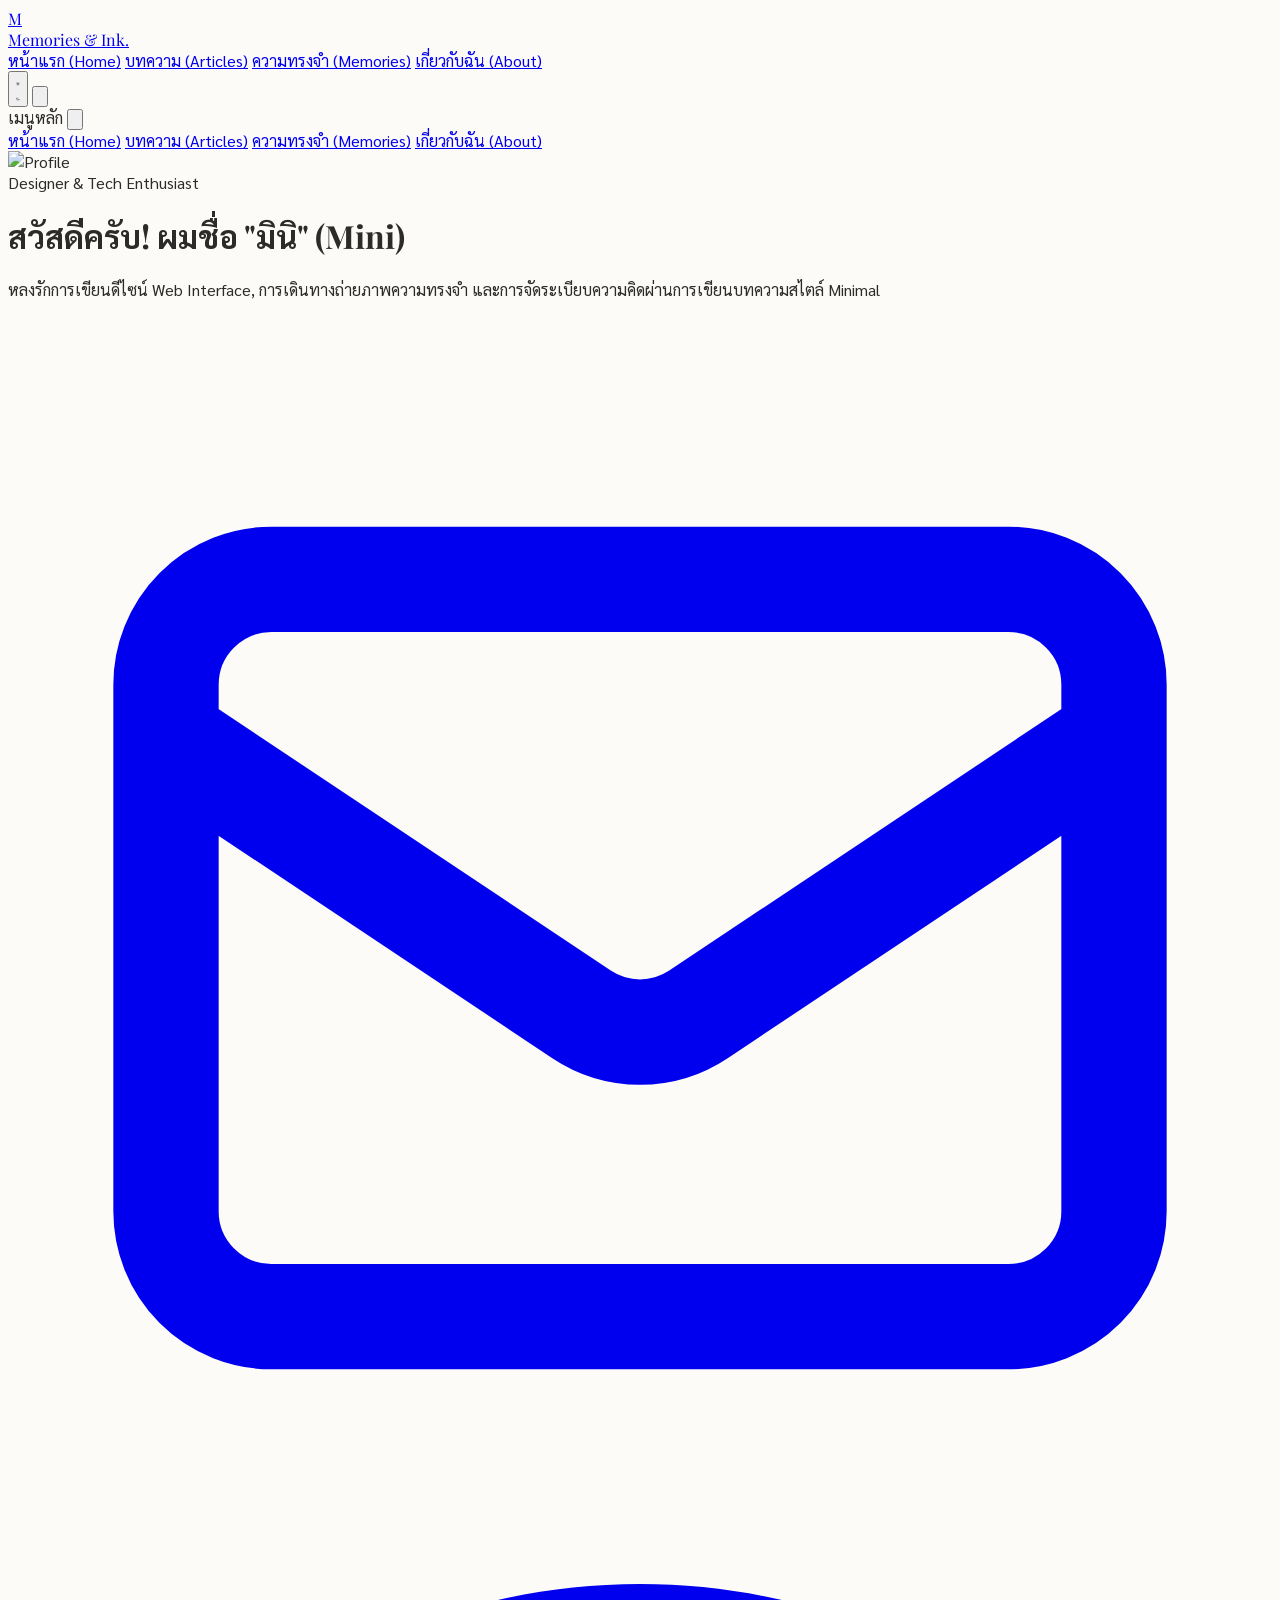
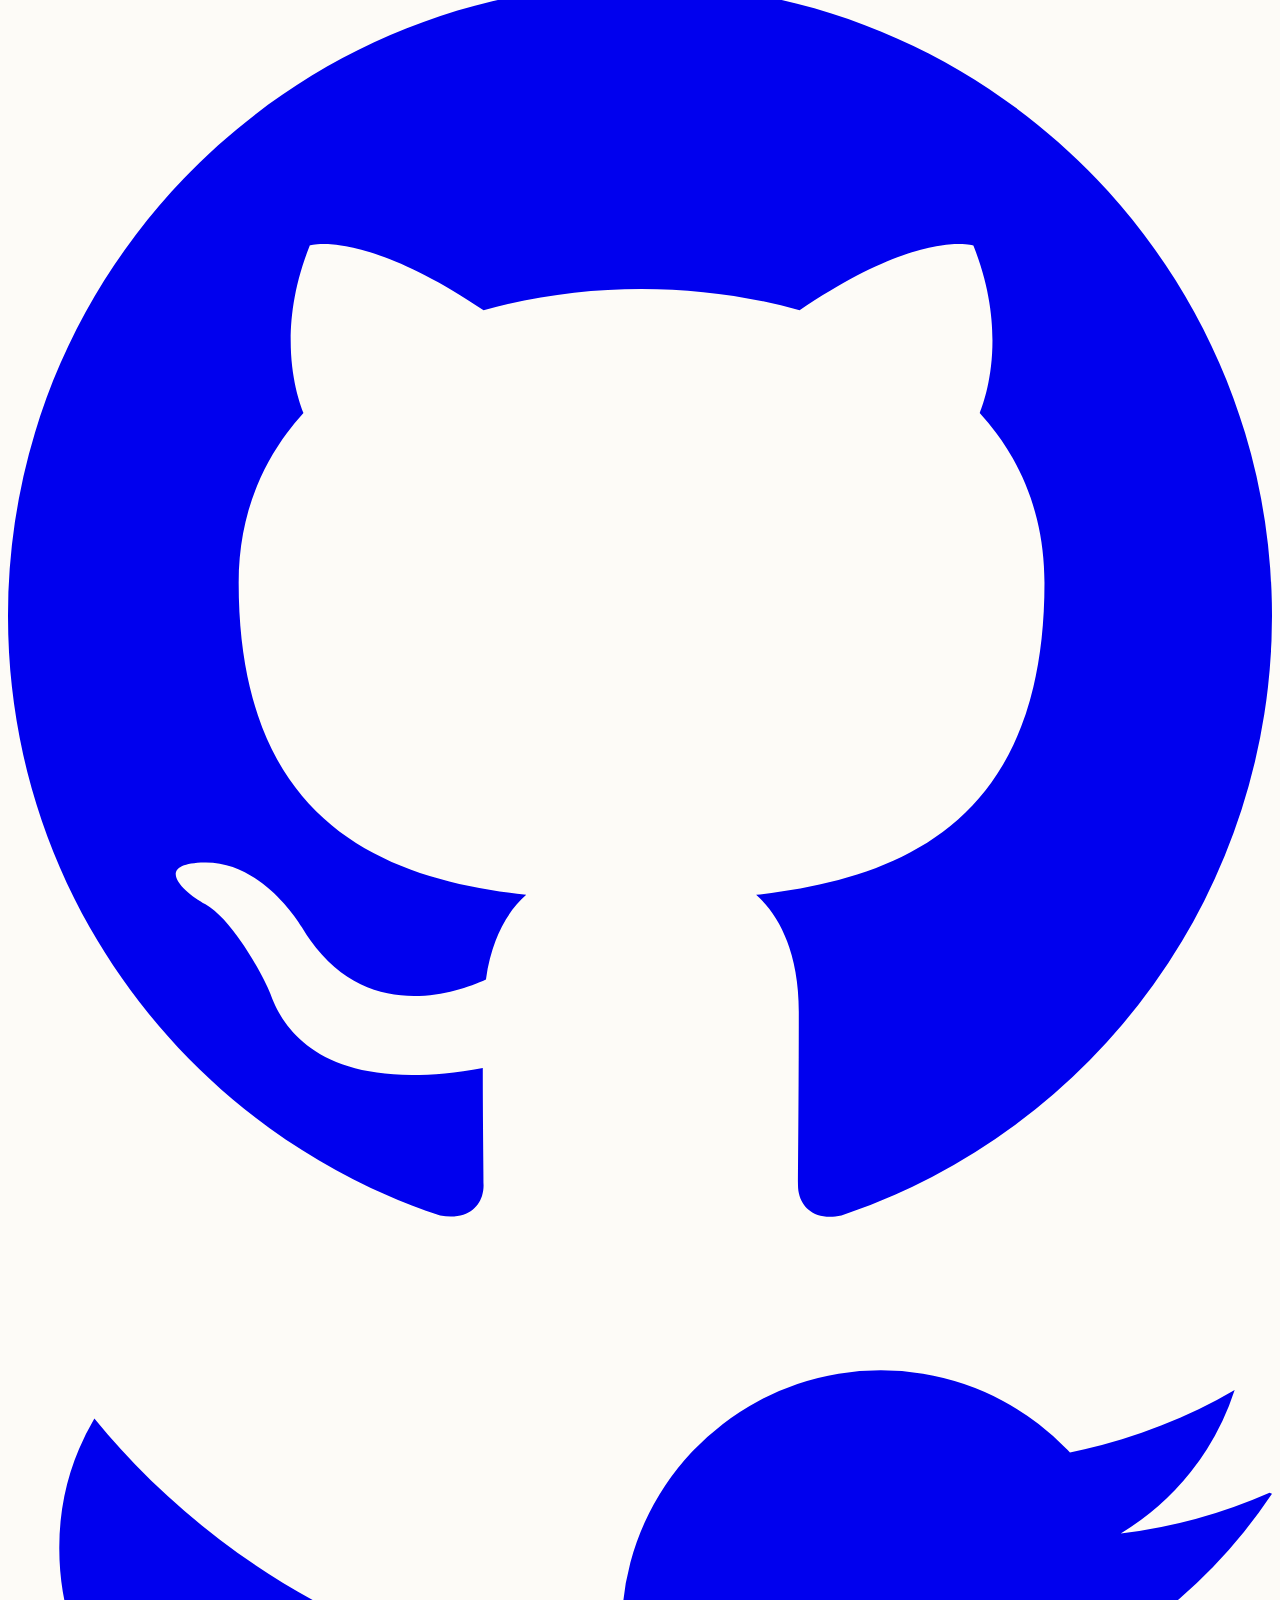
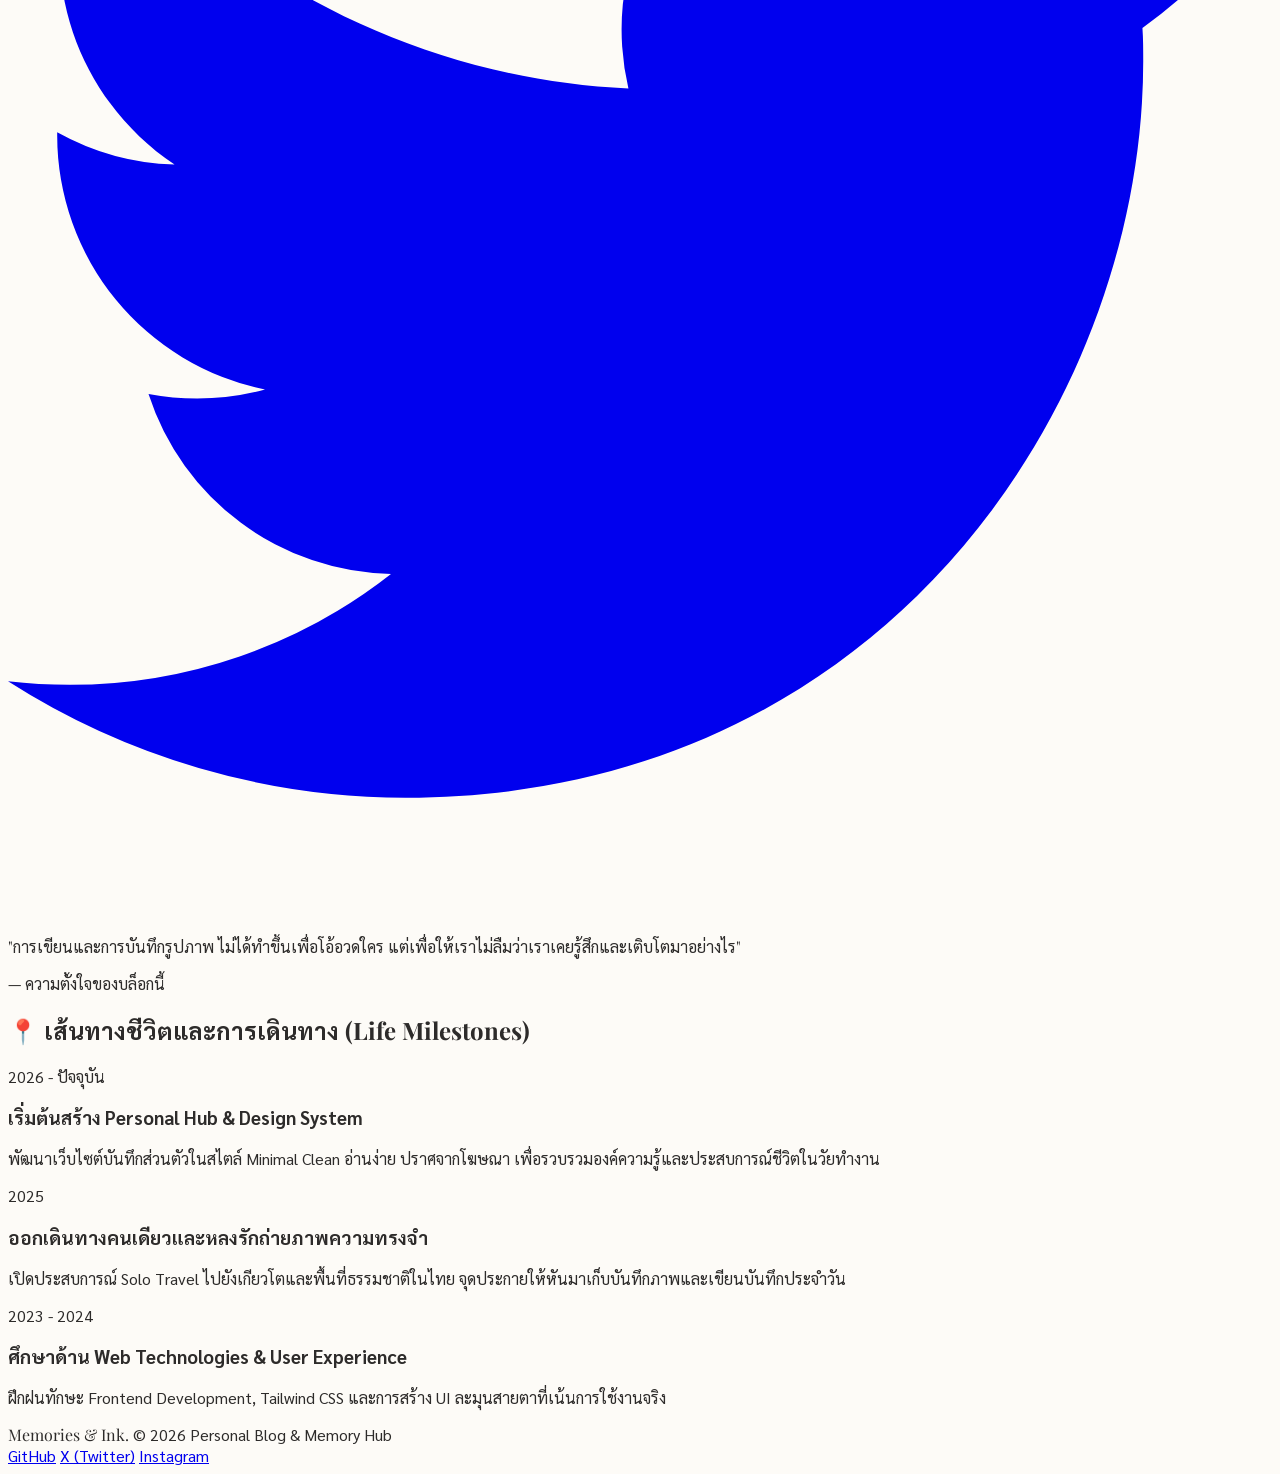
==== about.html @ 6320f048 "Add files via upload" ====
<!DOCTYPE html>
<html lang="th" class="scroll-smooth">
<head>
  <meta charset="UTF-8">
  <meta name="viewport" content="width=device-width, initial-scale=1.0">
  <title>เกี่ยวกับฉัน | Personal Memory & Article Hub</title>
  <meta name="description" content="ทำความรู้จักผู้เขียน เรื่องราวชีวิต ปรัชญาการทำงาน และช่องทางการติดต่อ">
  
  <script src="https://cdn.tailwindcss.com"></script>
  <script>
    tailwind.config = {
      darkMode: 'class',
      theme: {
        extend: {
          colors: {
            amber: { 50: '#fffbeb', 100: '#fef3c7', 500: '#f59e0b', 600: '#d97706', 700: '#b45309' }
          }
        }
      }
    }
  </script>
  <link rel="stylesheet" href="assets/css/style.css">
  <script src="assets/js/theme.js"></script>
</head>
<body class="min-h-screen flex flex-col selection:bg-amber-500/20 selection:text-amber-700">

  <!-- Navigation -->
  <header class="sticky top-0 z-40 w-full glass-nav border-b border-stone-200/60 dark:border-zinc-800/80 transition-colors">
    <div class="max-w-6xl mx-auto px-4 sm:px-6 lg:px-8 h-16 flex items-center justify-between">
      <a href="index.html" class="flex items-center gap-2.5 group">
        <div class="w-8 h-8 rounded-full bg-amber-600 flex items-center justify-center text-white font-serif-title font-bold text-sm shadow-sm group-hover:scale-105 transition-transform">
          M
        </div>
        <span class="font-serif-title text-lg font-bold tracking-tight group-hover:text-amber-600 dark:group-hover:text-amber-400 transition-colors">
          Memories & Ink.
        </span>
      </a>

      <nav class="hidden md:flex items-center gap-8 text-sm font-medium">
        <a href="index.html" class="nav-link text-stone-600 dark:text-zinc-400 hover:text-amber-600 dark:hover:text-amber-400 transition-colors">หน้าแรก (Home)</a>
        <a href="articles.html" class="nav-link text-stone-600 dark:text-zinc-400 hover:text-amber-600 dark:hover:text-amber-400 transition-colors">บทความ (Articles)</a>
        <a href="memories.html" class="nav-link text-stone-600 dark:text-zinc-400 hover:text-amber-600 dark:hover:text-amber-400 transition-colors">ความทรงจำ (Memories)</a>
        <a href="about.html" class="nav-link text-stone-600 dark:text-zinc-400 hover:text-amber-600 dark:hover:text-amber-400 transition-colors">เกี่ยวกับฉัน (About)</a>
      </nav>

      <div class="flex items-center gap-3">
        <button class="theme-toggle-btn p-2 rounded-full text-stone-600 dark:text-zinc-300 hover:bg-stone-200/60 dark:hover:bg-zinc-800 transition-colors">
          <svg class="w-5 h-5 hidden dark:block text-amber-400" fill="none" stroke="currentColor" viewBox="0 0 24 24"><path stroke-linecap="round" stroke-linejoin="round" stroke-width="2" d="M12 3v1m0 16v1m9-9h-1M4 12H3m15.364 6.364l-.707-.707M6.343 6.343l-.707-.707m12.728 0l-.707.707M6.343 17.657l-.707.707M16 12a4 4 0 11-8 0 4 4 0 018 0z"/></svg>
          <svg class="w-5 h-5 block dark:hidden text-stone-700" fill="none" stroke="currentColor" viewBox="0 0 24 24"><path stroke-linecap="round" stroke-linejoin="round" stroke-width="2" d="M20.354 15.354A9 9 0 018.646 3.646 9.003 9.003 0 0012 21a9.003 9.003 0 008.354-5.646z"/></svg>
        </button>
        <button id="mobile-menu-btn" class="md:hidden p-2 rounded-lg text-stone-600 dark:text-zinc-300 hover:bg-stone-200/60 dark:hover:bg-zinc-800 transition-colors">
          <svg class="w-6 h-6" fill="none" stroke="currentColor" viewBox="0 0 24 24"><path stroke-linecap="round" stroke-linejoin="round" stroke-width="2" d="M4 6h16M4 12h16m-7 6h7"/></svg>
        </button>
      </div>
    </div>
  </header>

  <!-- Mobile Drawer -->
  <div id="mobile-menu-drawer" class="fixed inset-0 z-50 bg-black/60 backdrop-blur-sm hidden flex flex-col justify-end sm:justify-center p-4">
    <div class="bg-white dark:bg-zinc-900 rounded-3xl p-6 shadow-2xl border border-stone-200 dark:border-zinc-800 max-w-sm w-full mx-auto">
      <div class="flex items-center justify-between pb-4 border-b border-stone-100 dark:border-zinc-800 mb-4">
        <span class="font-serif-title font-bold text-lg">เมนูหลัก</span>
        <button id="close-menu-btn" class="p-2 rounded-full hover:bg-stone-100 dark:hover:bg-zinc-800">
          <svg class="w-5 h-5" fill="none" stroke="currentColor" viewBox="0 0 24 24"><path stroke-linecap="round" stroke-linejoin="round" stroke-width="2" d="M6 18L18 6M6 6l12 12"/></svg>
        </button>
      </div>
      <nav class="flex flex-col gap-3 font-medium text-base">
        <a href="index.html" class="px-4 py-2.5 rounded-xl hover:bg-stone-100 dark:hover:bg-zinc-800 transition-colors">หน้าแรก (Home)</a>
        <a href="articles.html" class="px-4 py-2.5 rounded-xl hover:bg-stone-100 dark:hover:bg-zinc-800 transition-colors">บทความ (Articles)</a>
        <a href="memories.html" class="px-4 py-2.5 rounded-xl hover:bg-stone-100 dark:hover:bg-zinc-800 transition-colors">ความทรงจำ (Memories)</a>
        <a href="about.html" class="px-4 py-2.5 rounded-xl hover:bg-stone-100 dark:hover:bg-zinc-800 transition-colors">เกี่ยวกับฉัน (About)</a>
      </nav>
    </div>
  </div>

  <main class="flex-grow max-w-4xl mx-auto px-4 sm:px-6 lg:px-8 py-12 w-full">
    
    <!-- Profile Banner -->
    <div class="bg-white dark:bg-zinc-900 rounded-3xl p-6 sm:p-10 border border-stone-200/80 dark:border-zinc-800 shadow-sm mb-12 flex flex-col md:flex-row items-center gap-8">
      <div class="w-36 h-36 sm:w-44 sm:h-44 rounded-full overflow-hidden flex-shrink-0 border-4 border-amber-500/20 shadow-md">
        <img src="https://images.unsplash.com/photo-1534528741775-53994a69daeb?q=80&w=800&auto=format&fit=crop" alt="Profile" class="w-full h-full object-cover">
      </div>

      <div class="text-center md:text-left flex-1">
        <span class="inline-block px-3 py-1 bg-amber-100 dark:bg-amber-950 text-amber-800 dark:text-amber-300 text-xs font-semibold rounded-full mb-3">
          Designer & Tech Enthusiast
        </span>
        <h1 class="text-3xl font-bold font-serif-title mb-2">สวัสดีครับ! ผมชื่อ "มินิ" (Mini)</h1>
        <p class="text-stone-600 dark:text-zinc-400 text-sm leading-relaxed mb-4">
          หลงรักการเขียนดีไซน์ Web Interface, การเดินทางถ่ายภาพความทรงจำ และการจัดระเบียบความคิดผ่านการเขียนบทความสไตล์ Minimal
        </p>

        <!-- Social Icons -->
        <div class="flex items-center justify-center md:justify-start gap-4">
          <a href="mailto:hello@example.com" class="p-2 bg-stone-100 dark:bg-zinc-800 rounded-full hover:bg-amber-600 hover:text-white transition-colors" title="Email">
            <svg class="w-4 h-4" fill="none" stroke="currentColor" viewBox="0 0 24 24"><path stroke-linecap="round" stroke-linejoin="round" stroke-width="2" d="M3 8l7.89 5.26a2 2 0 002.22 0L21 8M5 19h14a2 2 0 002-2V7a2 2 0 00-2-2H5a2 2 0 00-2 2v10a2 2 0 002 2z"/></svg>
          </a>
          <a href="https://github.com" target="_blank" class="p-2 bg-stone-100 dark:bg-zinc-800 rounded-full hover:bg-amber-600 hover:text-white transition-colors" title="GitHub">
            <svg class="w-4 h-4" fill="currentColor" viewBox="0 0 24 24"><path d="M12 0C5.37 0 0 5.37 0 12c0 5.31 3.435 9.795 8.205 11.385.6.105.825-.255.825-.57 0-.285-.015-1.23-.015-2.235-3.015.555-3.795-.735-4.035-1.41-.135-.345-.72-1.41-1.23-1.695-.42-.225-1.02-.78-.015-.795.945-.015 1.62.87 1.845 1.23 1.08 1.815 2.805 1.305 3.495.99.105-.78.42-1.305.765-1.605-2.67-.3-5.46-1.335-5.46-5.925 0-1.305.465-2.385 1.23-3.225-.12-.3-.54-1.53.12-3.18 0 0 1.005-.315 3.3 1.23.96-.27 1.98-.405 3-.405s2.04.135 3 .405c2.295-1.56 3.3-1.23 3.3-1.23.66 1.65.24 2.88.12 3.18.765.84 1.23 1.905 1.23 3.225 0 4.605-2.805 5.625-5.475 5.925.435.375.81 1.095.81 2.22 0 1.605-.015 2.895-.015 3.3 0 .315.225.69.825.57A12.02 12.02 0 0024 12c0-6.63-5.37-12-12-12z"/></svg>
          </a>
          <a href="https://twitter.com" target="_blank" class="p-2 bg-stone-100 dark:bg-zinc-800 rounded-full hover:bg-amber-600 hover:text-white transition-colors" title="Twitter">
            <svg class="w-4 h-4" fill="currentColor" viewBox="0 0 24 24"><path d="M23.953 4.57a10 10 0 01-2.825.775 4.958 4.958 0 002.163-2.723c-.951.555-2.005.959-3.127 1.184a4.92 4.92 0 00-8.384 4.482C7.69 8.095 4.067 6.13 1.64 3.162a4.822 4.822 0 00-.666 2.475c0 1.71.87 3.213 2.188 4.096a4.904 4.904 0 01-2.228-.616v.06a4.923 4.923 0 003.946 4.827 4.996 4.996 0 01-2.212.085 4.936 4.936 0 004.604 3.417 9.867 9.867 0 01-6.102 2.105c-.39 0-.779-.023-1.17-.067a13.995 13.995 0 007.557 2.209c9.053 0 13.998-7.496 13.998-13.985 0-.21 0-.42-.015-.63A9.936 9.936 0 0024 4.59z"/></svg>
          </a>
        </div>
      </div>
    </div>

    <!-- Personal Philosophy Quote -->
    <div class="mb-12 p-8 rounded-2xl bg-amber-500/10 border border-amber-500/20 text-center">
      <p class="font-serif-title italic text-lg sm:text-xl text-amber-900 dark:text-amber-200 mb-2">
        "การเขียนและการบันทึกรูปภาพ ไม่ได้ทำขึ้นเพื่อโอ้อวดใคร แต่เพื่อให้เราไม่ลืมว่าเราเคยรู้สึกและเติบโตมาอย่างไร"
      </p>
      <span class="text-xs font-semibold text-amber-700 dark:text-amber-400">— ความตั้งใจของบล็อกนี้</span>
    </div>

    <!-- Interactive Life Milestone Timeline -->
    <div class="space-y-8 mb-16">
      <h2 class="text-2xl font-bold font-serif-title mb-6 border-b border-stone-200 dark:border-zinc-800 pb-3">
        📍 เส้นทางชีวิตและการเดินทาง (Life Milestones)
      </h2>

      <div class="relative border-l-2 border-amber-500/40 pl-6 sm:pl-8 space-y-8">
        
        <div class="relative group">
          <div class="absolute -left-[31px] sm:-left-[39px] top-1 w-4 h-4 rounded-full bg-amber-600 border-4 border-white dark:border-zinc-900"></div>
          <span class="text-xs font-bold text-amber-600 dark:text-amber-400">2026 - ปัจจุบัน</span>
          <h3 class="text-lg font-bold text-stone-800 dark:text-zinc-100 mt-1">เริ่มต้นสร้าง Personal Hub & Design System</h3>
          <p class="text-sm text-stone-600 dark:text-zinc-400 mt-1">
            พัฒนาเว็บไซต์บันทึกส่วนตัวในสไตล์ Minimal Clean อ่านง่าย ปราศจากโฆษณา เพื่อรวบรวมองค์ความรู้และประสบการณ์ชีวิตในวัยทำงาน
          </p>
        </div>

        <div class="relative group">
          <div class="absolute -left-[31px] sm:-left-[39px] top-1 w-4 h-4 rounded-full bg-amber-600 border-4 border-white dark:border-zinc-900"></div>
          <span class="text-xs font-bold text-amber-600 dark:text-amber-400">2025</span>
          <h3 class="text-lg font-bold text-stone-800 dark:text-zinc-100 mt-1">ออกเดินทางคนเดียวและหลงรักถ่ายภาพความทรงจำ</h3>
          <p class="text-sm text-stone-600 dark:text-zinc-400 mt-1">
            เปิดประสบการณ์ Solo Travel ไปยังเกียวโตและพื้นที่ธรรมชาติในไทย จุดประกายให้หันมาเก็บบันทึกภาพและเขียนบันทึกประจำวัน
          </p>
        </div>

        <div class="relative group">
          <div class="absolute -left-[31px] sm:-left-[39px] top-1 w-4 h-4 rounded-full bg-amber-600 border-4 border-white dark:border-zinc-900"></div>
          <span class="text-xs font-bold text-amber-600 dark:text-amber-400">2023 - 2024</span>
          <h3 class="text-lg font-bold text-stone-800 dark:text-zinc-100 mt-1">ศึกษาด้าน Web Technologies & User Experience</h3>
          <p class="text-sm text-stone-600 dark:text-zinc-400 mt-1">
            ฝึกฝนทักษะ Frontend Development, Tailwind CSS และการสร้าง UI ละมุนสายตาที่เน้นการใช้งานจริง
          </p>
        </div>

      </div>
    </div>

  </main>

  <footer class="border-t border-stone-200 dark:border-zinc-800 bg-white dark:bg-zinc-950 py-10 text-xs text-stone-500 dark:text-zinc-400 transition-colors">
    <div class="max-w-6xl mx-auto px-4 sm:px-6 lg:px-8 flex flex-col sm:flex-row items-center justify-between gap-4">
      <div class="flex items-center gap-2">
        <span class="font-serif-title font-bold text-stone-800 dark:text-zinc-200 text-sm">Memories & Ink.</span>
        <span>© 2026 Personal Blog & Memory Hub</span>
      </div>
      <div class="flex items-center gap-6">
        <a href="https://github.com" target="_blank" rel="noopener" class="hover:text-amber-600 dark:hover:text-amber-400 transition-colors">GitHub</a>
        <a href="https://twitter.com" target="_blank" rel="noopener" class="hover:text-amber-600 dark:hover:text-amber-400 transition-colors">X (Twitter)</a>
        <a href="https://instagram.com" target="_blank" rel="noopener" class="hover:text-amber-600 dark:hover:text-amber-400 transition-colors">Instagram</a>
      </div>
    </div>
  </footer>

  <script src="assets/js/app.js"></script>
</body>
</html>
---- assets/css/style.css ----
@import url('https://fonts.googleapis.com/css2?family=Plus+Jakarta+Sans:wght@300;400;500;600;700&family=Playfair+Display:ital,wght@0,500;0,700;1,400&family=Sarabun:wght@300;400;500;600&display=swap');

@tailwind base;
@tailwind components;
@tailwind utilities;

:root {
  --bg-primary-light: #FDFBF7;
  --bg-card-light: #FFFFFF;
  --text-primary-light: #2D2B2A;
  --text-muted-light: #736E6B;
  --border-light: #EFECE6;

  --bg-primary-dark: #121214;
  --bg-card-dark: #1C1C20;
  --text-primary-dark: #F3F3F5;
  --text-muted-dark: #A1A1AA;
  --border-dark: #27272A;

  --accent-color: #D97706;
}

body {
  font-family: 'Sarabun', 'Plus Jakarta Sans', sans-serif;
  transition: background-color 0.3s ease, color 0.3s ease;
}

.font-serif-title {
  font-family: 'Playfair Display', 'Sarabun', serif;
}

/* Light Theme Defaults */
body {
  background-color: var(--bg-primary-light);
  color: var(--text-primary-light);
}

/* Dark Theme Overrides */
.dark body {
  background-color: var(--bg-primary-dark);
  color: var(--text-primary-dark);
}

/* Glassmorphism Navigation */
.glass-nav {
  background: rgba(253, 251, 247, 0.85);
  backdrop-filter: blur(12px);
  -webkit-backdrop-filter: blur(12px);
}

.dark .glass-nav {
  background: rgba(18, 18, 20, 0.85);
  backdrop-filter: blur(12px);
  -webkit-backdrop-filter: blur(12px);
}

/* Custom Card Transitions & Shadows */
.card-hover {
  transition: transform 0.25s cubic-bezier(0.16, 1, 0.3, 1), box-shadow 0.25s cubic-bezier(0.16, 1, 0.3, 1);
}

.card-hover:hover {
  transform: translateY(-4px);
  box-shadow: 0 12px 28px -6px rgba(0, 0, 0, 0.08);
}

.dark .card-hover:hover {
  box-shadow: 0 12px 28px -6px rgba(0, 0, 0, 0.4);
}

/* Masonry Columns */
.masonry-grid {
  column-count: 1;
  column-gap: 1.25rem;
}

@media (min-width: 640px) {
  .masonry-grid {
    column-count: 2;
  }
}

@media (min-width: 1024px) {
  .masonry-grid {
    column-count: 3;
  }
}

.masonry-item {
  break-inside: avoid;
  margin-bottom: 1.25rem;
}

/* Lightbox Modal Animation */
.modal-backdrop {
  transition: opacity 0.25s ease-in-out;
}

.modal-content {
  transition: transform 0.3s cubic-bezier(0.16, 1, 0.3, 1), opacity 0.3s ease-in-out;
}

/* Custom Scrollbar */
::-webkit-scrollbar {
  width: 8px;
}

::-webkit-scrollbar-track {
  background: transparent;
}

::-webkit-scrollbar-thumb {
  background: #D1D5DB;
  border-radius: 4px;
}

.dark ::-webkit-scrollbar-thumb {
  background: #3F3F46;
}

::-webkit-scrollbar-thumb:hover {
  background: #9CA3AF;
}

/* Probing Article Typography Styles */
.prose-custom h2 {
  font-size: 1.5rem;
  font-weight: 700;
  margin-top: 1.5rem;
  margin-bottom: 0.75rem;
  color: inherit;
}

.prose-custom h3 {
  font-size: 1.25rem;
  font-weight: 600;
  margin-top: 1.25rem;
  margin-bottom: 0.5rem;
}

.prose-custom p {
  line-height: 1.8;
  margin-bottom: 1rem;
  color: inherit;
  opacity: 0.9;
}

.prose-custom blockquote {
  border-left: 4px solid var(--accent-color);
  padding-left: 1rem;
  font-style: italic;
  margin: 1.25rem 0;
  opacity: 0.95;
}

.prose-custom ul, .prose-custom ol {
  padding-left: 1.5rem;
  margin-bottom: 1rem;
}

.prose-custom li {
  margin-bottom: 0.4rem;
  line-height: 1.7;
}
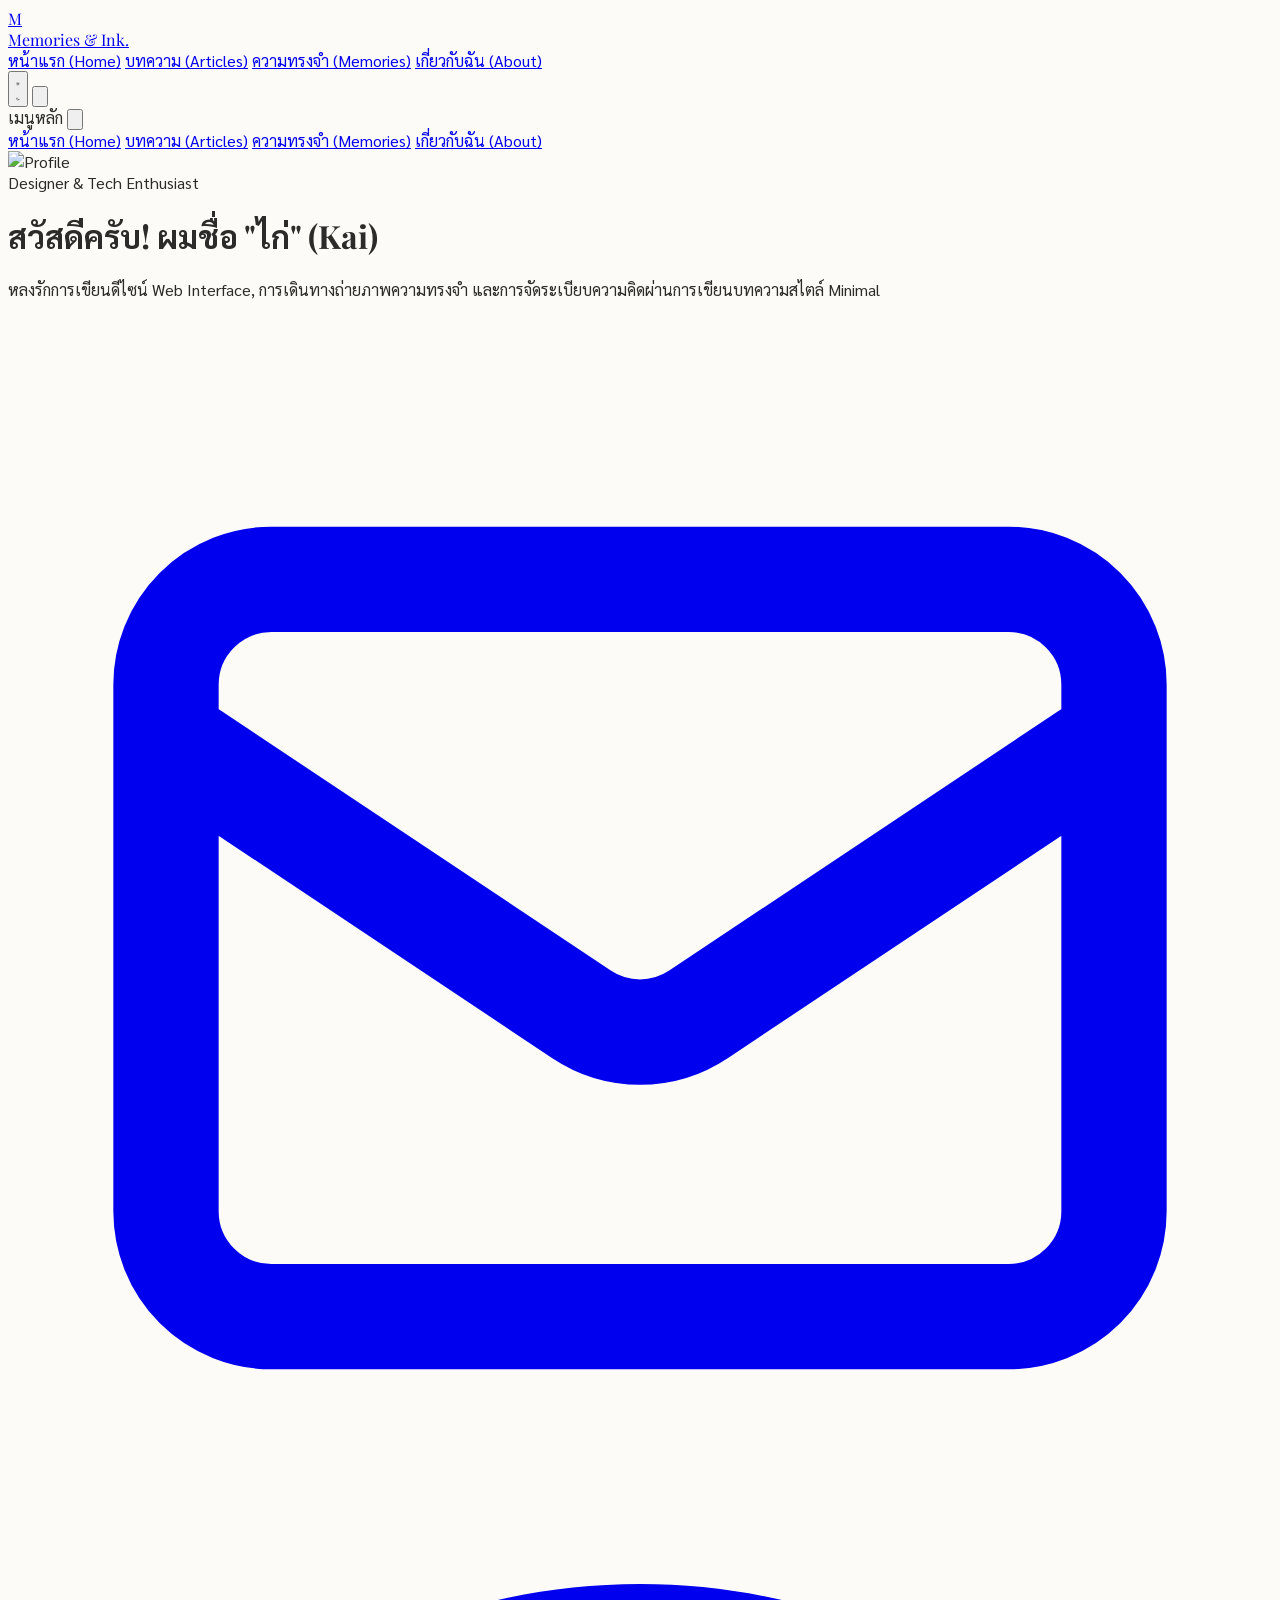
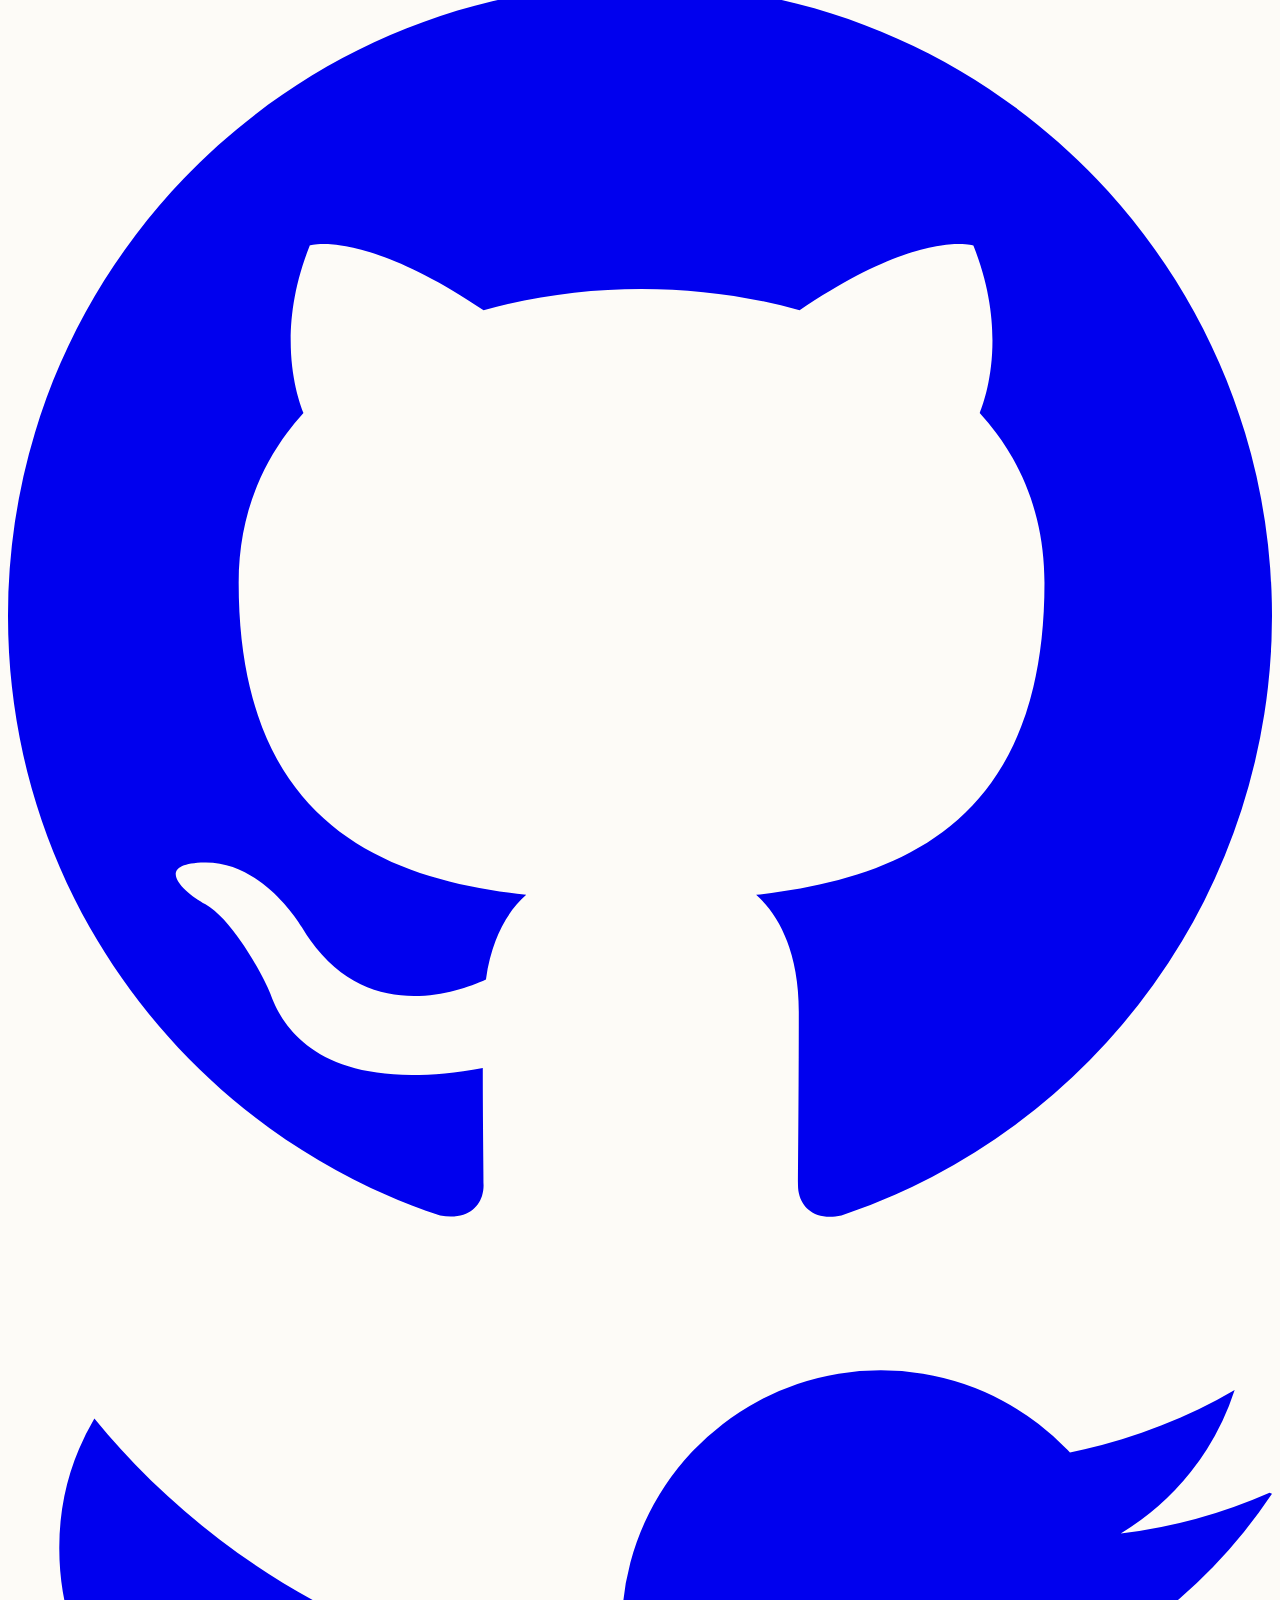
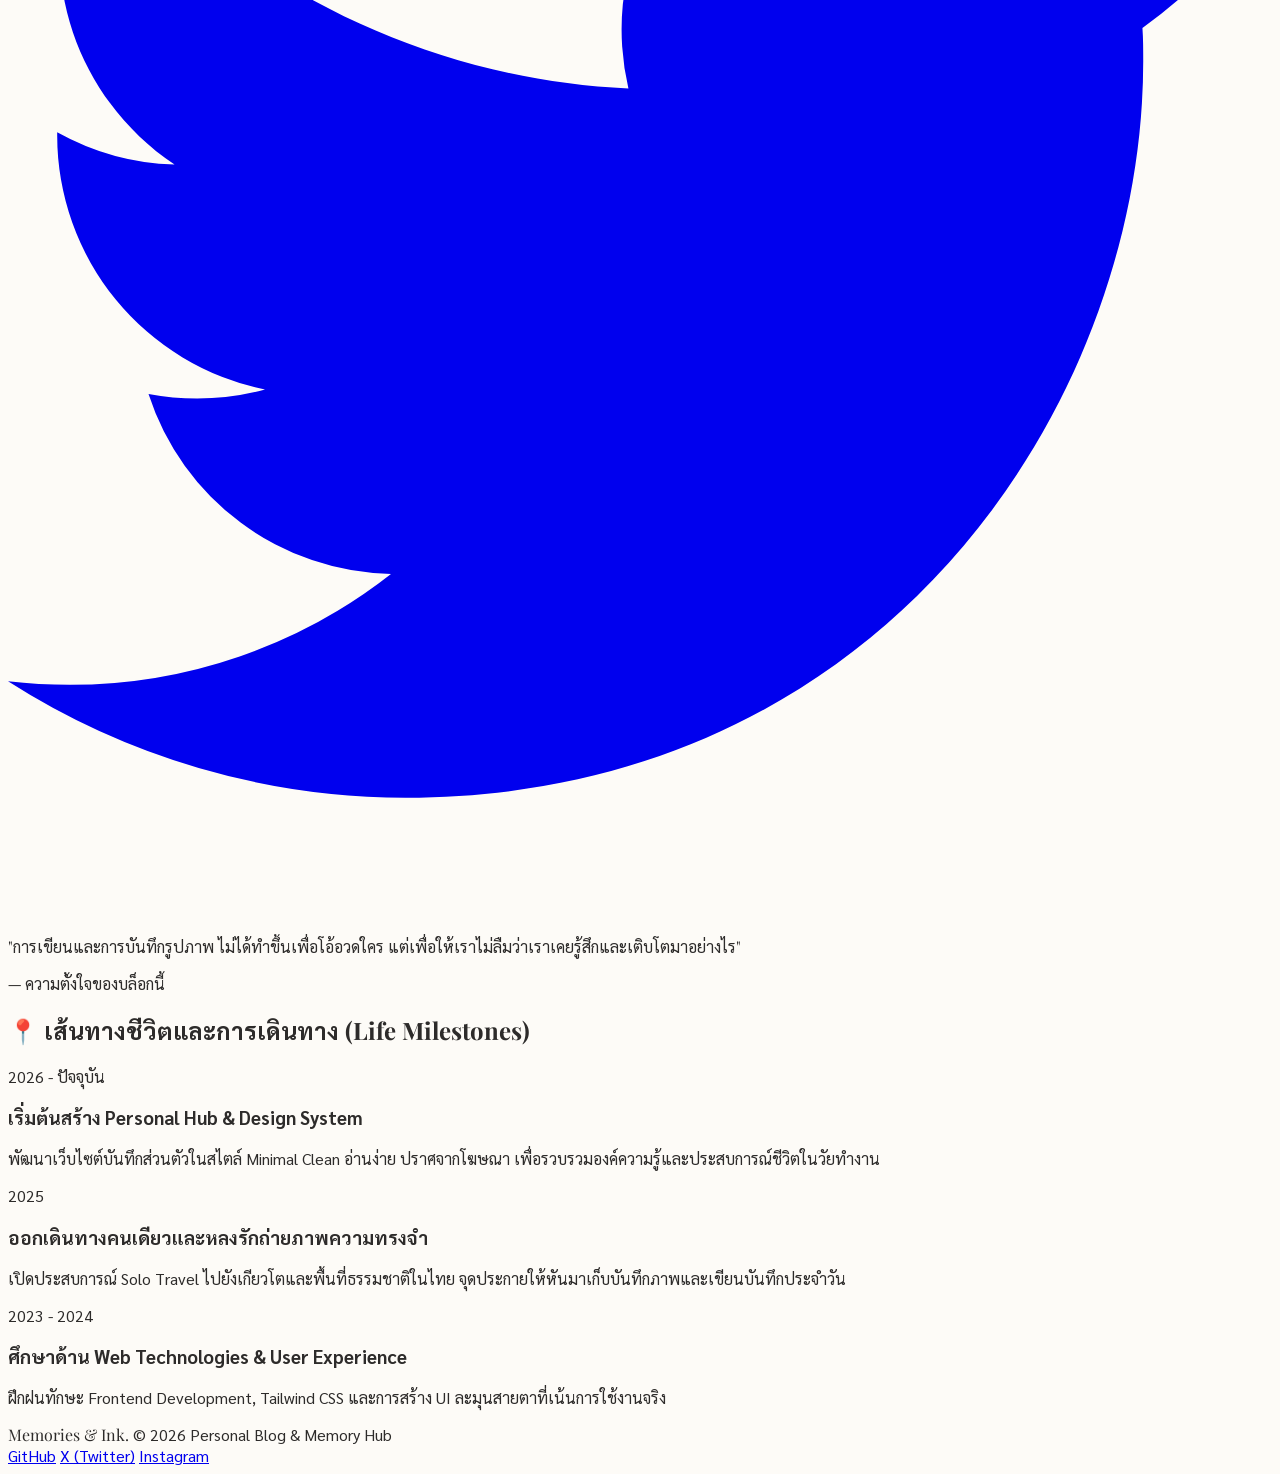
==== commit ff465a61: "Update about.html" ====
--- a/about.html
+++ b/about.html
@@ -78,14 +78,14 @@
     <!-- Profile Banner -->
     <div class="bg-white dark:bg-zinc-900 rounded-3xl p-6 sm:p-10 border border-stone-200/80 dark:border-zinc-800 shadow-sm mb-12 flex flex-col md:flex-row items-center gap-8">
       <div class="w-36 h-36 sm:w-44 sm:h-44 rounded-full overflow-hidden flex-shrink-0 border-4 border-amber-500/20 shadow-md">
-        <img src="https://images.unsplash.com/photo-1534528741775-53994a69daeb?q=80&w=800&auto=format&fit=crop" alt="Profile" class="w-full h-full object-cover">
+        <img src="https://github.com/hlubkojilleen2222-pixel/personal-memory-hub/blob/main/assets/images/profile.jpg?raw=true" alt="Profile" class="w-full h-full object-cover">
       </div>
 
       <div class="text-center md:text-left flex-1">
         <span class="inline-block px-3 py-1 bg-amber-100 dark:bg-amber-950 text-amber-800 dark:text-amber-300 text-xs font-semibold rounded-full mb-3">
           Designer & Tech Enthusiast
         </span>
-        <h1 class="text-3xl font-bold font-serif-title mb-2">สวัสดีครับ! ผมชื่อ "มินิ" (Mini)</h1>
+        <h1 class="text-3xl font-bold font-serif-title mb-2">สวัสดีครับ! ผมชื่อ "ไก่" (Kai)</h1>
         <p class="text-stone-600 dark:text-zinc-400 text-sm leading-relaxed mb-4">
           หลงรักการเขียนดีไซน์ Web Interface, การเดินทางถ่ายภาพความทรงจำ และการจัดระเบียบความคิดผ่านการเขียนบทความสไตล์ Minimal
         </p>
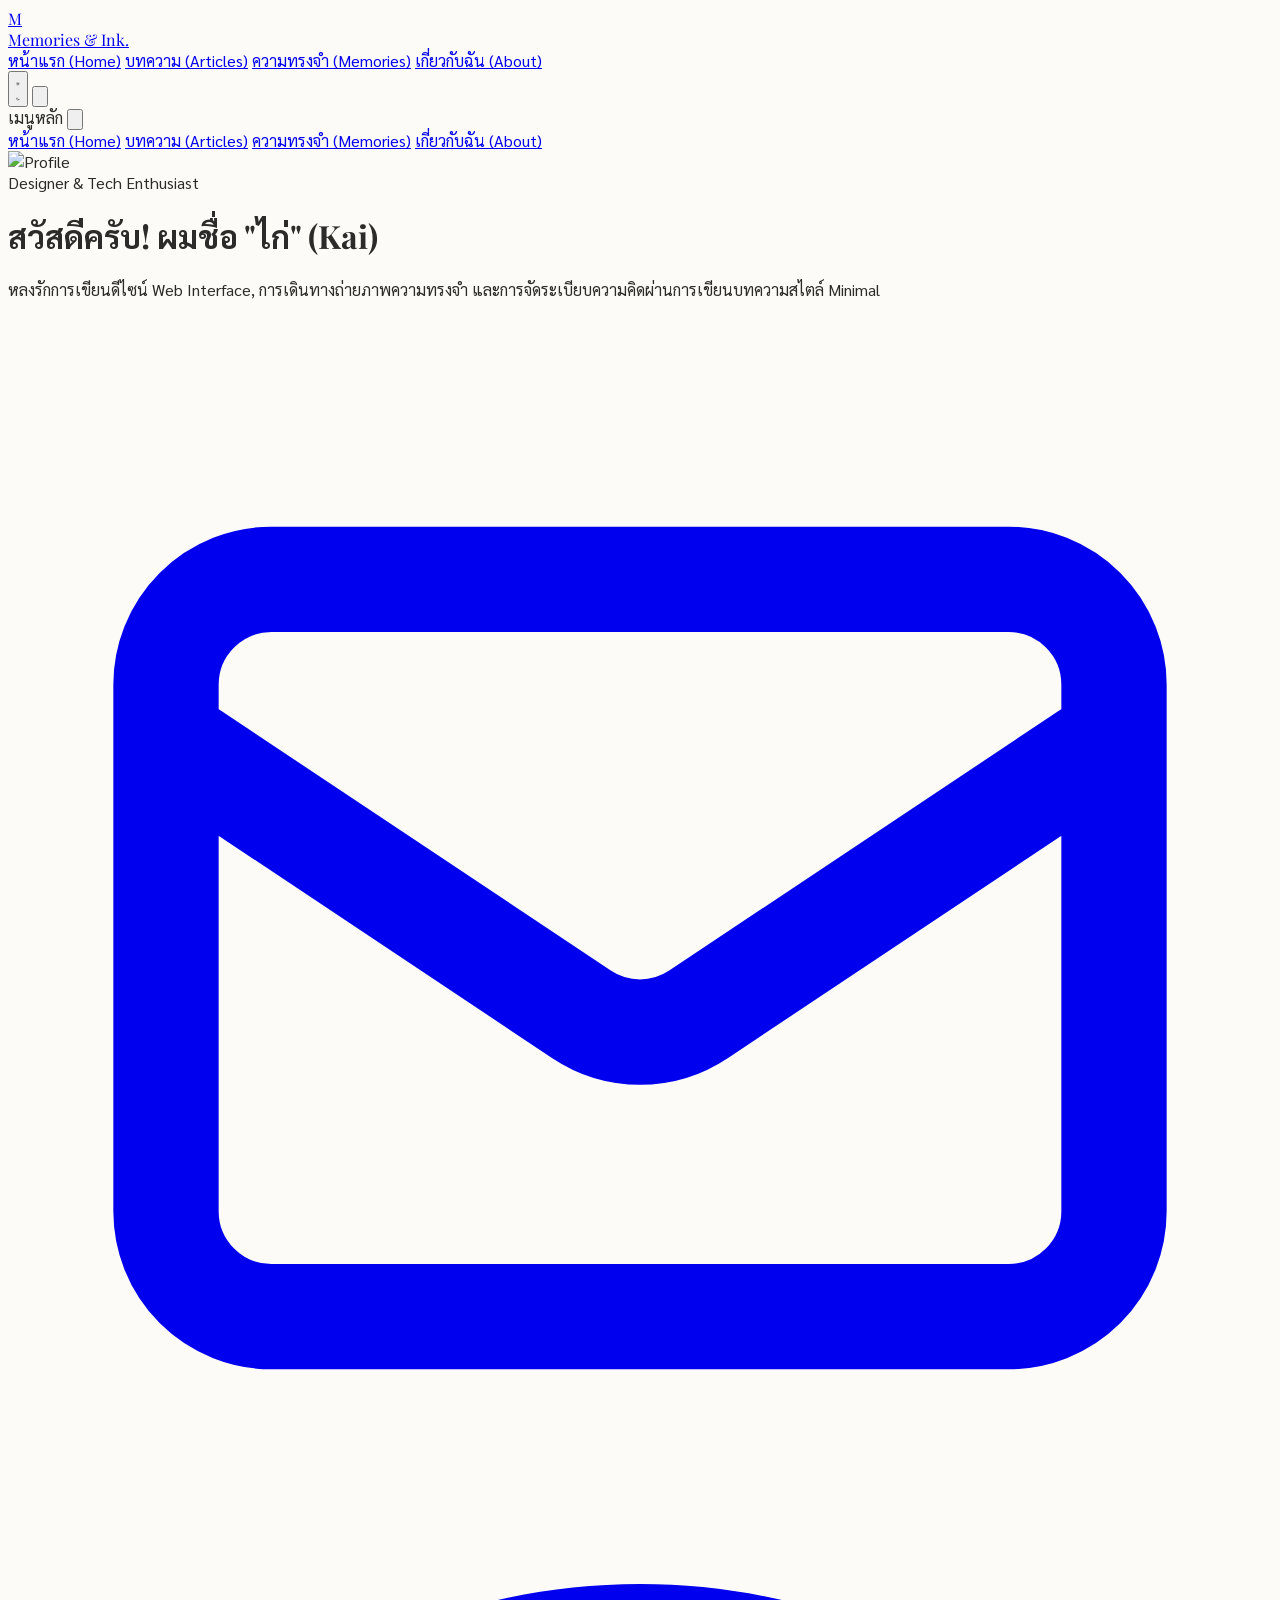
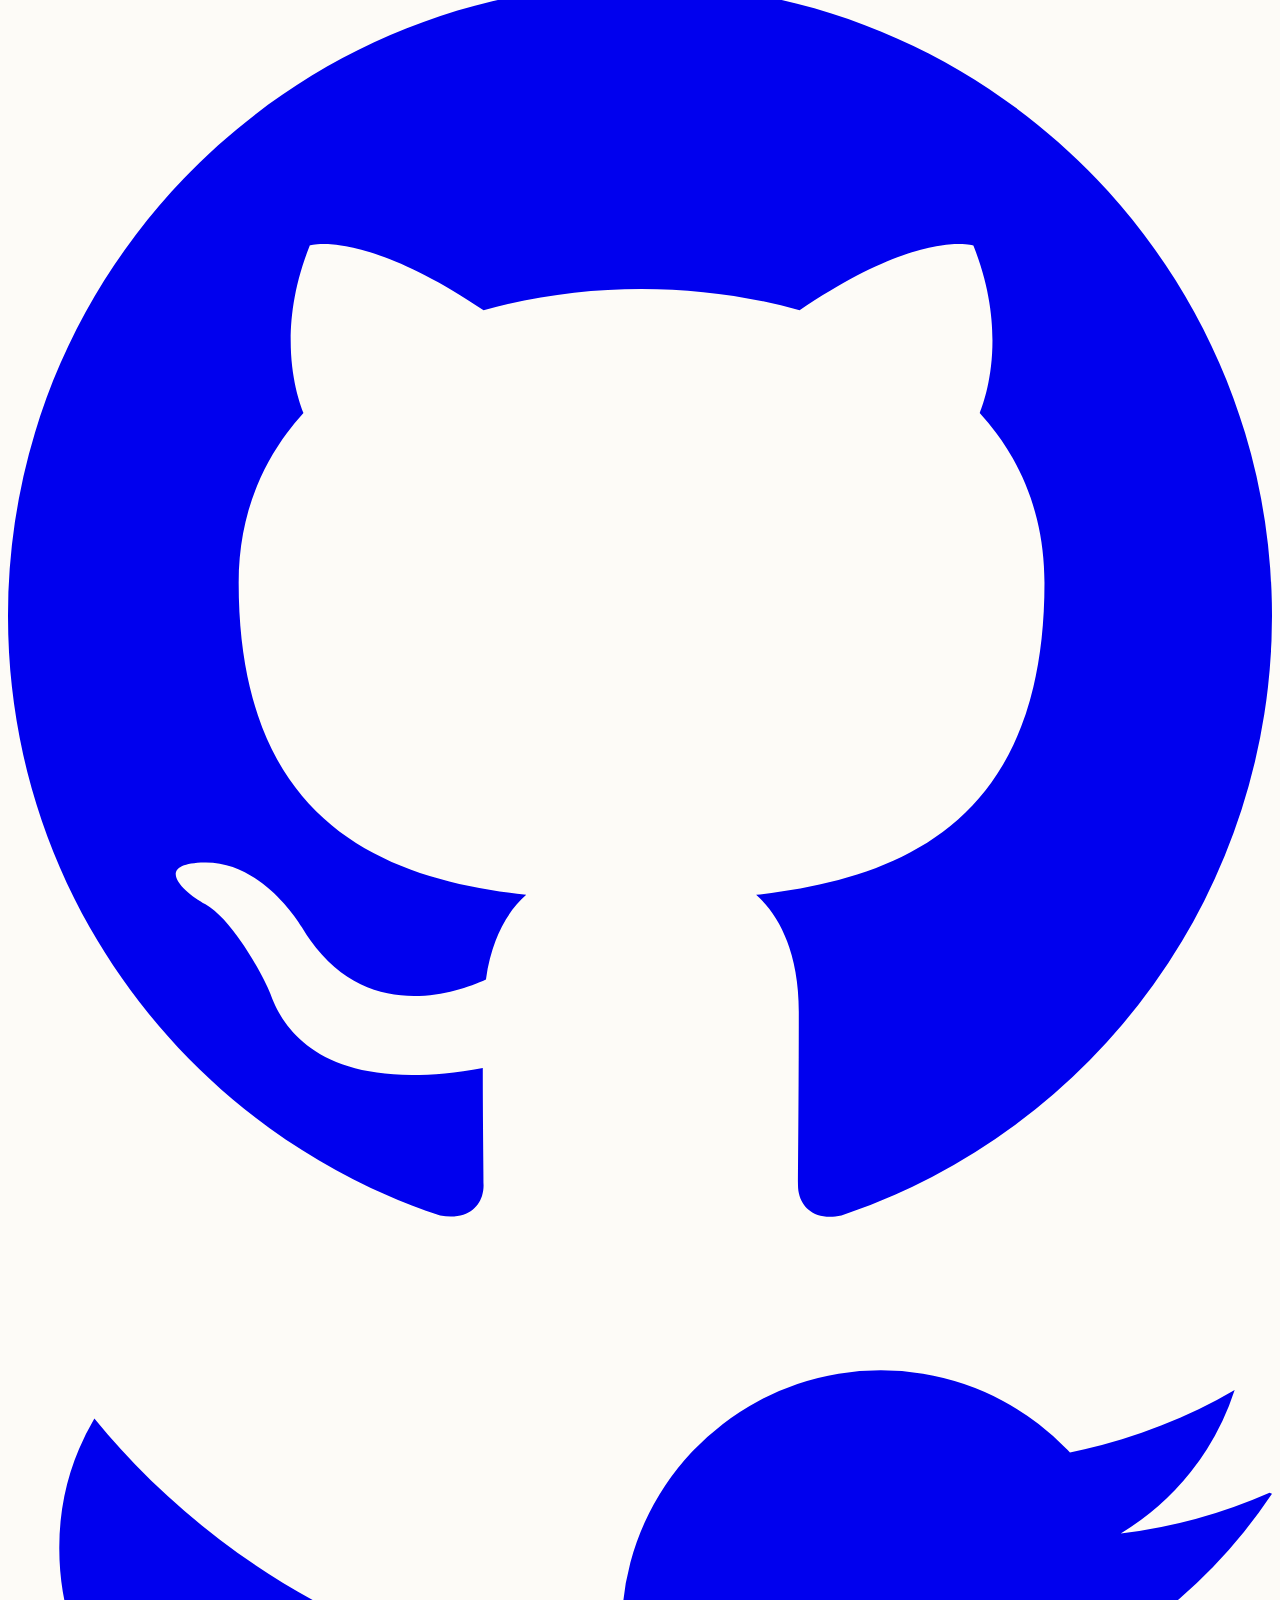
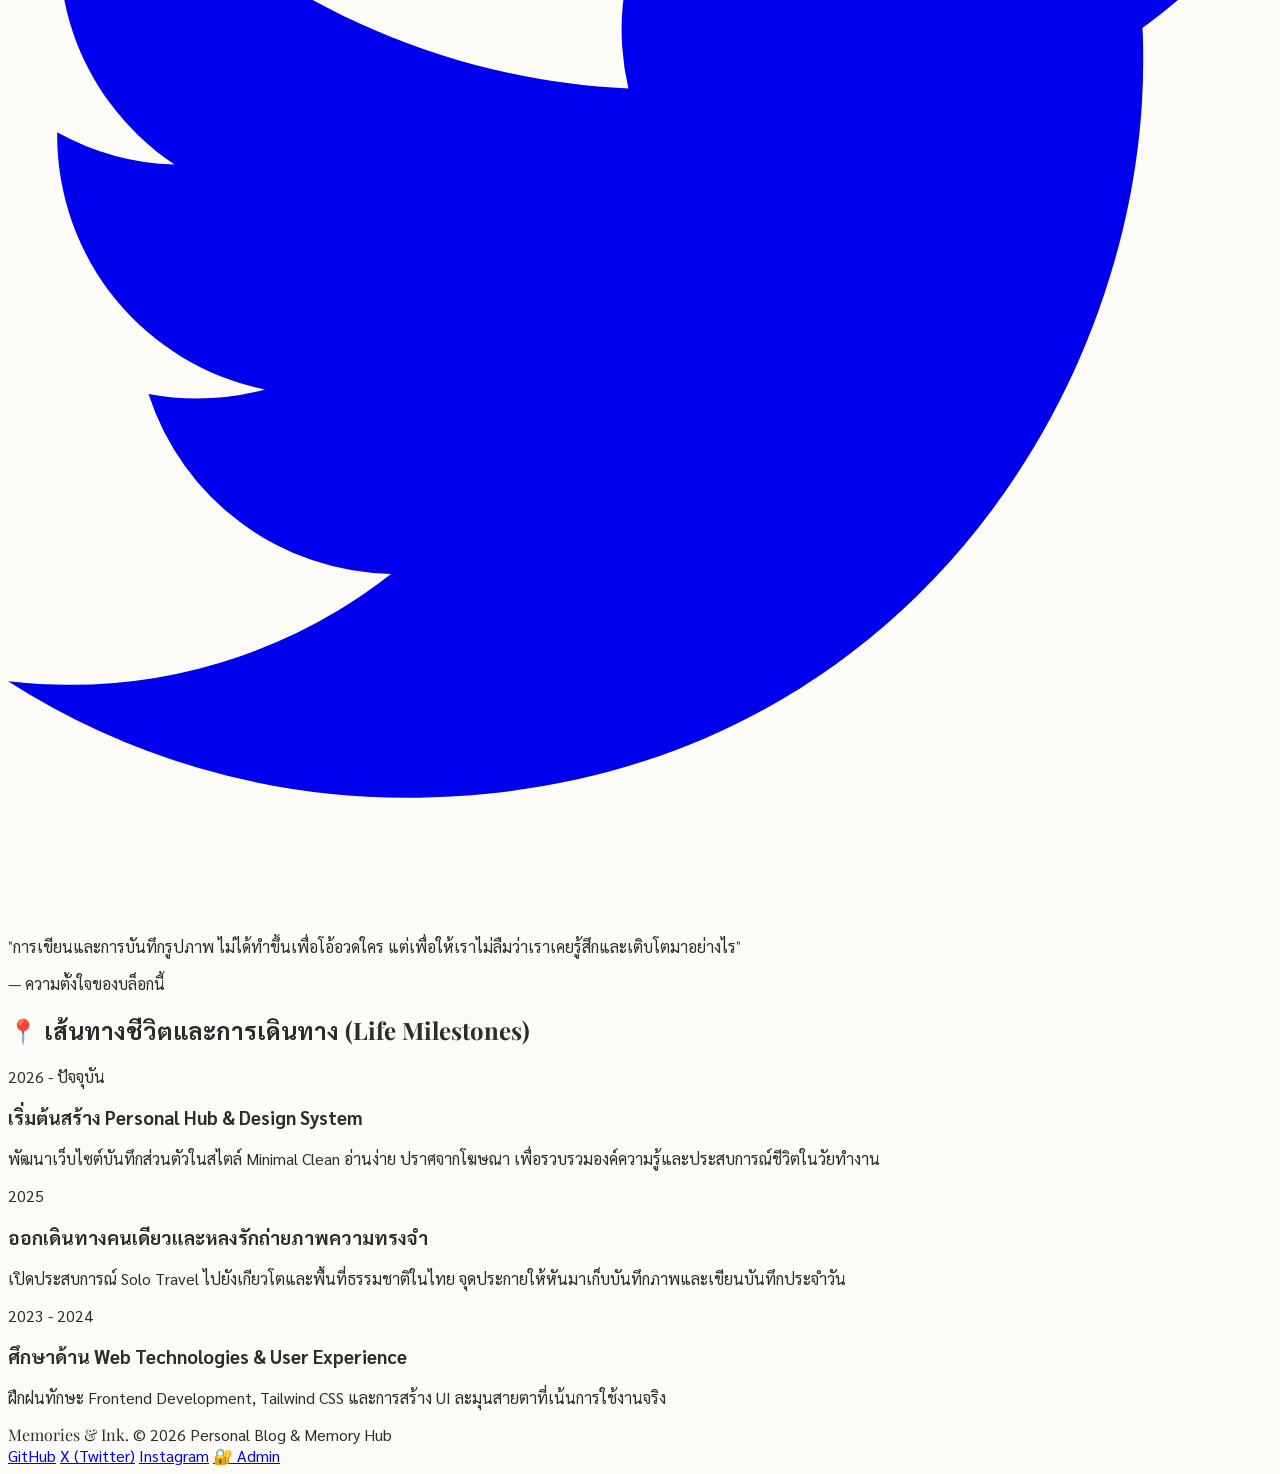
==== commit 7511c3bd: "Add files via upload" ====
--- a/about.html
+++ b/about.html
@@ -6,6 +6,15 @@
   <title>เกี่ยวกับฉัน | Personal Memory & Article Hub</title>
   <meta name="description" content="ทำความรู้จักผู้เขียน เรื่องราวชีวิต ปรัชญาการทำงาน และช่องทางการติดต่อ">
   
+  <!-- Google tag (gtag.js) -->
+  <script async src="https://www.googletagmanager.com/gtag/js?id=G-XXXXXXXXXX"></script>
+  <script>
+    window.dataLayer = window.dataLayer || [];
+    function gtag(){dataLayer.push(arguments);}
+    gtag('js', new Date());
+    gtag('config', 'G-XXXXXXXXXX');
+  </script>
+
   <script src="https://cdn.tailwindcss.com"></script>
   <script>
     tailwind.config = {
@@ -163,6 +172,7 @@
         <a href="https://github.com" target="_blank" rel="noopener" class="hover:text-amber-600 dark:hover:text-amber-400 transition-colors">GitHub</a>
         <a href="https://twitter.com" target="_blank" rel="noopener" class="hover:text-amber-600 dark:hover:text-amber-400 transition-colors">X (Twitter)</a>
         <a href="https://instagram.com" target="_blank" rel="noopener" class="hover:text-amber-600 dark:hover:text-amber-400 transition-colors">Instagram</a>
+        <a href="admin.html" class="hover:text-amber-600 dark:hover:text-amber-400 font-semibold transition-colors flex items-center gap-1">🔐 Admin</a>
       </div>
     </div>
   </footer>
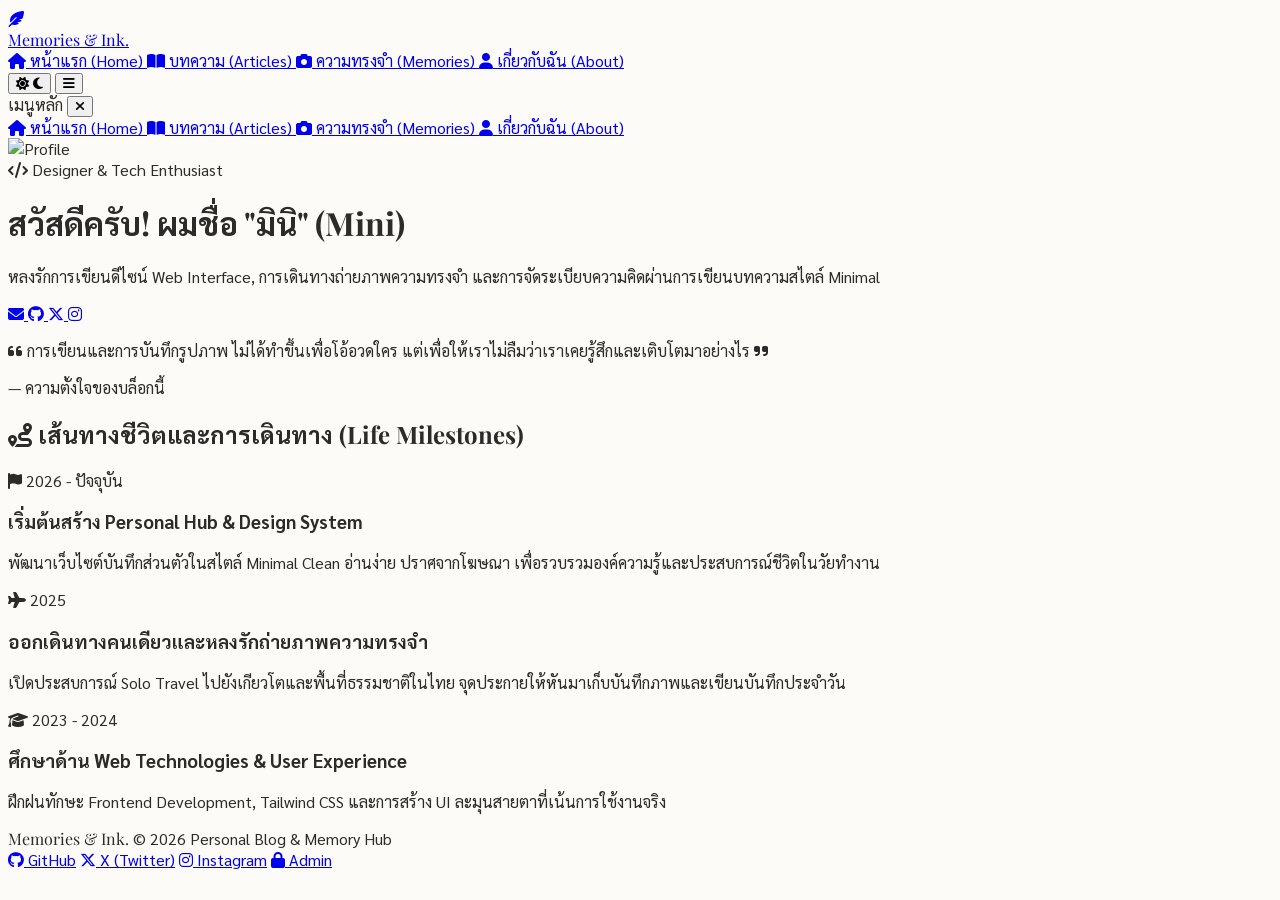
==== commit 8b1db595: "Add files via upload" ====
--- a/about.html
+++ b/about.html
@@ -28,6 +28,16 @@
       }
     }
   </script>
+
+  <!-- 1. FontAwesome 6.5.1 -->
+  <link rel="stylesheet" href="https://cdnjs.cloudflare.com/ajax/libs/font-awesome/6.5.1/css/all.min.css">
+  <!-- 2. Animate.css 4.1.1 -->
+  <link rel="stylesheet" href="https://cdnjs.cloudflare.com/ajax/libs/animate.css/4.1.1/animate.min.css">
+  <!-- 3. Slick Carousel CSS -->
+  <link rel="stylesheet" href="https://cdnjs.cloudflare.com/ajax/libs/slick-carousel/1.8.1/slick.min.css">
+  <!-- 4. Colorbox CSS -->
+  <link rel="stylesheet" href="https://cdnjs.cloudflare.com/ajax/libs/jquery.colorbox/1.6.4/example1/colorbox.min.css">
+
   <link rel="stylesheet" href="assets/css/style.css">
   <script src="assets/js/theme.js"></script>
 </head>
@@ -37,8 +47,8 @@
   <header class="sticky top-0 z-40 w-full glass-nav border-b border-stone-200/60 dark:border-zinc-800/80 transition-colors">
     <div class="max-w-6xl mx-auto px-4 sm:px-6 lg:px-8 h-16 flex items-center justify-between">
       <a href="index.html" class="flex items-center gap-2.5 group">
-        <div class="w-8 h-8 rounded-full bg-amber-600 flex items-center justify-center text-white font-serif-title font-bold text-sm shadow-sm group-hover:scale-105 transition-transform">
-          M
+        <div class="w-9 h-9 rounded-full bg-amber-600 flex items-center justify-center text-white font-serif-title font-bold text-sm shadow-sm group-hover:scale-105 transition-transform">
+          <i class="fa-solid fa-feather-pointed"></i>
         </div>
         <span class="font-serif-title text-lg font-bold tracking-tight group-hover:text-amber-600 dark:group-hover:text-amber-400 transition-colors">
           Memories & Ink.
@@ -46,19 +56,27 @@
       </a>
 
       <nav class="hidden md:flex items-center gap-8 text-sm font-medium">
-        <a href="index.html" class="nav-link text-stone-600 dark:text-zinc-400 hover:text-amber-600 dark:hover:text-amber-400 transition-colors">หน้าแรก (Home)</a>
-        <a href="articles.html" class="nav-link text-stone-600 dark:text-zinc-400 hover:text-amber-600 dark:hover:text-amber-400 transition-colors">บทความ (Articles)</a>
-        <a href="memories.html" class="nav-link text-stone-600 dark:text-zinc-400 hover:text-amber-600 dark:hover:text-amber-400 transition-colors">ความทรงจำ (Memories)</a>
-        <a href="about.html" class="nav-link text-stone-600 dark:text-zinc-400 hover:text-amber-600 dark:hover:text-amber-400 transition-colors">เกี่ยวกับฉัน (About)</a>
+        <a href="index.html" class="nav-link text-stone-600 dark:text-zinc-400 hover:text-amber-600 dark:hover:text-amber-400 transition-colors flex items-center gap-2">
+          <i class="fa-solid fa-house"></i> หน้าแรก (Home)
+        </a>
+        <a href="articles.html" class="nav-link text-stone-600 dark:text-zinc-400 hover:text-amber-600 dark:hover:text-amber-400 transition-colors flex items-center gap-2">
+          <i class="fa-solid fa-book-open"></i> บทความ (Articles)
+        </a>
+        <a href="memories.html" class="nav-link text-stone-600 dark:text-zinc-400 hover:text-amber-600 dark:hover:text-amber-400 transition-colors flex items-center gap-2">
+          <i class="fa-solid fa-camera"></i> ความทรงจำ (Memories)
+        </a>
+        <a href="about.html" class="nav-link text-stone-600 dark:text-zinc-400 hover:text-amber-600 dark:hover:text-amber-400 transition-colors flex items-center gap-2">
+          <i class="fa-solid fa-user"></i> เกี่ยวกับฉัน (About)
+        </a>
       </nav>
 
       <div class="flex items-center gap-3">
-        <button class="theme-toggle-btn p-2 rounded-full text-stone-600 dark:text-zinc-300 hover:bg-stone-200/60 dark:hover:bg-zinc-800 transition-colors">
-          <svg class="w-5 h-5 hidden dark:block text-amber-400" fill="none" stroke="currentColor" viewBox="0 0 24 24"><path stroke-linecap="round" stroke-linejoin="round" stroke-width="2" d="M12 3v1m0 16v1m9-9h-1M4 12H3m15.364 6.364l-.707-.707M6.343 6.343l-.707-.707m12.728 0l-.707.707M6.343 17.657l-.707.707M16 12a4 4 0 11-8 0 4 4 0 018 0z"/></svg>
-          <svg class="w-5 h-5 block dark:hidden text-stone-700" fill="none" stroke="currentColor" viewBox="0 0 24 24"><path stroke-linecap="round" stroke-linejoin="round" stroke-width="2" d="M20.354 15.354A9 9 0 018.646 3.646 9.003 9.003 0 0012 21a9.003 9.003 0 008.354-5.646z"/></svg>
+        <button class="theme-toggle-btn p-2.5 rounded-full text-stone-600 dark:text-zinc-300 hover:bg-stone-200/60 dark:hover:bg-zinc-800 transition-colors">
+          <i class="fa-solid fa-sun text-amber-400 text-lg hidden dark:block"></i>
+          <i class="fa-solid fa-moon text-stone-700 text-lg block dark:hidden"></i>
         </button>
         <button id="mobile-menu-btn" class="md:hidden p-2 rounded-lg text-stone-600 dark:text-zinc-300 hover:bg-stone-200/60 dark:hover:bg-zinc-800 transition-colors">
-          <svg class="w-6 h-6" fill="none" stroke="currentColor" viewBox="0 0 24 24"><path stroke-linecap="round" stroke-linejoin="round" stroke-width="2" d="M4 6h16M4 12h16m-7 6h7"/></svg>
+          <i class="fa-solid fa-bars text-xl"></i>
         </button>
       </div>
     </div>
@@ -66,73 +84,84 @@
 
   <!-- Mobile Drawer -->
   <div id="mobile-menu-drawer" class="fixed inset-0 z-50 bg-black/60 backdrop-blur-sm hidden flex flex-col justify-end sm:justify-center p-4">
-    <div class="bg-white dark:bg-zinc-900 rounded-3xl p-6 shadow-2xl border border-stone-200 dark:border-zinc-800 max-w-sm w-full mx-auto">
+    <div class="bg-white dark:bg-zinc-900 rounded-3xl p-6 shadow-2xl border border-stone-200 dark:border-zinc-800 max-w-sm w-full mx-auto animate__animated animate__fadeInUp">
       <div class="flex items-center justify-between pb-4 border-b border-stone-100 dark:border-zinc-800 mb-4">
         <span class="font-serif-title font-bold text-lg">เมนูหลัก</span>
         <button id="close-menu-btn" class="p-2 rounded-full hover:bg-stone-100 dark:hover:bg-zinc-800">
-          <svg class="w-5 h-5" fill="none" stroke="currentColor" viewBox="0 0 24 24"><path stroke-linecap="round" stroke-linejoin="round" stroke-width="2" d="M6 18L18 6M6 6l12 12"/></svg>
+          <i class="fa-solid fa-xmark text-lg"></i>
         </button>
       </div>
       <nav class="flex flex-col gap-3 font-medium text-base">
-        <a href="index.html" class="px-4 py-2.5 rounded-xl hover:bg-stone-100 dark:hover:bg-zinc-800 transition-colors">หน้าแรก (Home)</a>
-        <a href="articles.html" class="px-4 py-2.5 rounded-xl hover:bg-stone-100 dark:hover:bg-zinc-800 transition-colors">บทความ (Articles)</a>
-        <a href="memories.html" class="px-4 py-2.5 rounded-xl hover:bg-stone-100 dark:hover:bg-zinc-800 transition-colors">ความทรงจำ (Memories)</a>
-        <a href="about.html" class="px-4 py-2.5 rounded-xl hover:bg-stone-100 dark:hover:bg-zinc-800 transition-colors">เกี่ยวกับฉัน (About)</a>
+        <a href="index.html" class="px-4 py-2.5 rounded-xl hover:bg-stone-100 dark:hover:bg-zinc-800 transition-colors flex items-center gap-3">
+          <i class="fa-solid fa-house text-amber-600"></i> หน้าแรก (Home)
+        </a>
+        <a href="articles.html" class="px-4 py-2.5 rounded-xl hover:bg-stone-100 dark:hover:bg-zinc-800 transition-colors flex items-center gap-3">
+          <i class="fa-solid fa-book-open text-amber-600"></i> บทความ (Articles)
+        </a>
+        <a href="memories.html" class="px-4 py-2.5 rounded-xl hover:bg-stone-100 dark:hover:bg-zinc-800 transition-colors flex items-center gap-3">
+          <i class="fa-solid fa-camera text-amber-600"></i> ความทรงจำ (Memories)
+        </a>
+        <a href="about.html" class="px-4 py-2.5 rounded-xl hover:bg-stone-100 dark:hover:bg-zinc-800 transition-colors flex items-center gap-3">
+          <i class="fa-solid fa-user text-amber-600"></i> เกี่ยวกับฉัน (About)
+        </a>
       </nav>
     </div>
   </div>
 
-  <main class="flex-grow max-w-4xl mx-auto px-4 sm:px-6 lg:px-8 py-12 w-full">
+  <main class="flex-grow max-w-4xl mx-auto px-4 sm:px-6 lg:px-8 py-12 w-full animate__animated animate__fadeIn">
     
     <!-- Profile Banner -->
-    <div class="bg-white dark:bg-zinc-900 rounded-3xl p-6 sm:p-10 border border-stone-200/80 dark:border-zinc-800 shadow-sm mb-12 flex flex-col md:flex-row items-center gap-8">
+    <div class="bg-white dark:bg-zinc-900 rounded-3xl p-6 sm:p-10 border border-stone-200/80 dark:border-zinc-800 shadow-sm mb-12 flex flex-col md:flex-row items-center gap-8 animate__animated animate__fadeInDown">
       <div class="w-36 h-36 sm:w-44 sm:h-44 rounded-full overflow-hidden flex-shrink-0 border-4 border-amber-500/20 shadow-md">
-        <img src="https://github.com/hlubkojilleen2222-pixel/personal-memory-hub/blob/main/assets/images/profile.jpg?raw=true" alt="Profile" class="w-full h-full object-cover">
+        <img src="https://images.unsplash.com/photo-1534528741775-53994a69daeb?q=80&w=800&auto=format&fit=crop" alt="Profile" class="w-full h-full object-cover">
       </div>
 
       <div class="text-center md:text-left flex-1">
         <span class="inline-block px-3 py-1 bg-amber-100 dark:bg-amber-950 text-amber-800 dark:text-amber-300 text-xs font-semibold rounded-full mb-3">
-          Designer & Tech Enthusiast
+          <i class="fa-solid fa-code"></i> Designer & Tech Enthusiast
         </span>
-        <h1 class="text-3xl font-bold font-serif-title mb-2">สวัสดีครับ! ผมชื่อ "ไก่" (Kai)</h1>
+        <h1 class="text-3xl font-bold font-serif-title mb-2">สวัสดีครับ! ผมชื่อ "มินิ" (Mini)</h1>
         <p class="text-stone-600 dark:text-zinc-400 text-sm leading-relaxed mb-4">
           หลงรักการเขียนดีไซน์ Web Interface, การเดินทางถ่ายภาพความทรงจำ และการจัดระเบียบความคิดผ่านการเขียนบทความสไตล์ Minimal
         </p>
 
-        <!-- Social Icons -->
-        <div class="flex items-center justify-center md:justify-start gap-4">
-          <a href="mailto:hello@example.com" class="p-2 bg-stone-100 dark:bg-zinc-800 rounded-full hover:bg-amber-600 hover:text-white transition-colors" title="Email">
-            <svg class="w-4 h-4" fill="none" stroke="currentColor" viewBox="0 0 24 24"><path stroke-linecap="round" stroke-linejoin="round" stroke-width="2" d="M3 8l7.89 5.26a2 2 0 002.22 0L21 8M5 19h14a2 2 0 002-2V7a2 2 0 00-2-2H5a2 2 0 00-2 2v10a2 2 0 002 2z"/></svg>
-          </a>
-          <a href="https://github.com" target="_blank" class="p-2 bg-stone-100 dark:bg-zinc-800 rounded-full hover:bg-amber-600 hover:text-white transition-colors" title="GitHub">
-            <svg class="w-4 h-4" fill="currentColor" viewBox="0 0 24 24"><path d="M12 0C5.37 0 0 5.37 0 12c0 5.31 3.435 9.795 8.205 11.385.6.105.825-.255.825-.57 0-.285-.015-1.23-.015-2.235-3.015.555-3.795-.735-4.035-1.41-.135-.345-.72-1.41-1.23-1.695-.42-.225-1.02-.78-.015-.795.945-.015 1.62.87 1.845 1.23 1.08 1.815 2.805 1.305 3.495.99.105-.78.42-1.305.765-1.605-2.67-.3-5.46-1.335-5.46-5.925 0-1.305.465-2.385 1.23-3.225-.12-.3-.54-1.53.12-3.18 0 0 1.005-.315 3.3 1.23.96-.27 1.98-.405 3-.405s2.04.135 3 .405c2.295-1.56 3.3-1.23 3.3-1.23.66 1.65.24 2.88.12 3.18.765.84 1.23 1.905 1.23 3.225 0 4.605-2.805 5.625-5.475 5.925.435.375.81 1.095.81 2.22 0 1.605-.015 2.895-.015 3.3 0 .315.225.69.825.57A12.02 12.02 0 0024 12c0-6.63-5.37-12-12-12z"/></svg>
-          </a>
-          <a href="https://twitter.com" target="_blank" class="p-2 bg-stone-100 dark:bg-zinc-800 rounded-full hover:bg-amber-600 hover:text-white transition-colors" title="Twitter">
-            <svg class="w-4 h-4" fill="currentColor" viewBox="0 0 24 24"><path d="M23.953 4.57a10 10 0 01-2.825.775 4.958 4.958 0 002.163-2.723c-.951.555-2.005.959-3.127 1.184a4.92 4.92 0 00-8.384 4.482C7.69 8.095 4.067 6.13 1.64 3.162a4.822 4.822 0 00-.666 2.475c0 1.71.87 3.213 2.188 4.096a4.904 4.904 0 01-2.228-.616v.06a4.923 4.923 0 003.946 4.827 4.996 4.996 0 01-2.212.085 4.936 4.936 0 004.604 3.417 9.867 9.867 0 01-6.102 2.105c-.39 0-.779-.023-1.17-.067a13.995 13.995 0 007.557 2.209c9.053 0 13.998-7.496 13.998-13.985 0-.21 0-.42-.015-.63A9.936 9.936 0 0024 4.59z"/></svg>
+        <!-- Social Icons with FontAwesome -->
+        <div class="flex items-center justify-center md:justify-start gap-3">
+          <a href="mailto:hello@example.com" class="w-9 h-9 flex items-center justify-center bg-stone-100 dark:bg-zinc-800 rounded-full hover:bg-amber-600 hover:text-white transition-colors" title="Email">
+            <i class="fa-solid fa-envelope text-sm"></i>
+          </a>
+          <a href="https://github.com" target="_blank" class="w-9 h-9 flex items-center justify-center bg-stone-100 dark:bg-zinc-800 rounded-full hover:bg-amber-600 hover:text-white transition-colors" title="GitHub">
+            <i class="fa-brands fa-github text-base"></i>
+          </a>
+          <a href="https://twitter.com" target="_blank" class="w-9 h-9 flex items-center justify-center bg-stone-100 dark:bg-zinc-800 rounded-full hover:bg-amber-600 hover:text-white transition-colors" title="Twitter">
+            <i class="fa-brands fa-x-twitter text-base"></i>
+          </a>
+          <a href="https://instagram.com" target="_blank" class="w-9 h-9 flex items-center justify-center bg-stone-100 dark:bg-zinc-800 rounded-full hover:bg-amber-600 hover:text-white transition-colors" title="Instagram">
+            <i class="fa-brands fa-instagram text-base"></i>
           </a>
         </div>
       </div>
     </div>
 
     <!-- Personal Philosophy Quote -->
-    <div class="mb-12 p-8 rounded-2xl bg-amber-500/10 border border-amber-500/20 text-center">
+    <div class="mb-12 p-8 rounded-2xl bg-amber-500/10 border border-amber-500/20 text-center animate__animated animate__fadeInUp">
       <p class="font-serif-title italic text-lg sm:text-xl text-amber-900 dark:text-amber-200 mb-2">
-        "การเขียนและการบันทึกรูปภาพ ไม่ได้ทำขึ้นเพื่อโอ้อวดใคร แต่เพื่อให้เราไม่ลืมว่าเราเคยรู้สึกและเติบโตมาอย่างไร"
+        <i class="fa-solid fa-quote-left text-amber-500 text-sm"></i> การเขียนและการบันทึกรูปภาพ ไม่ได้ทำขึ้นเพื่อโอ้อวดใคร แต่เพื่อให้เราไม่ลืมว่าเราเคยรู้สึกและเติบโตมาอย่างไร <i class="fa-solid fa-quote-right text-amber-500 text-sm"></i>
       </p>
       <span class="text-xs font-semibold text-amber-700 dark:text-amber-400">— ความตั้งใจของบล็อกนี้</span>
     </div>
 
     <!-- Interactive Life Milestone Timeline -->
     <div class="space-y-8 mb-16">
-      <h2 class="text-2xl font-bold font-serif-title mb-6 border-b border-stone-200 dark:border-zinc-800 pb-3">
-        📍 เส้นทางชีวิตและการเดินทาง (Life Milestones)
+      <h2 class="text-2xl font-bold font-serif-title mb-6 border-b border-stone-200 dark:border-zinc-800 pb-3 flex items-center gap-3">
+        <i class="fa-solid fa-route text-amber-600"></i> เส้นทางชีวิตและการเดินทาง (Life Milestones)
       </h2>
 
       <div class="relative border-l-2 border-amber-500/40 pl-6 sm:pl-8 space-y-8">
         
         <div class="relative group">
           <div class="absolute -left-[31px] sm:-left-[39px] top-1 w-4 h-4 rounded-full bg-amber-600 border-4 border-white dark:border-zinc-900"></div>
-          <span class="text-xs font-bold text-amber-600 dark:text-amber-400">2026 - ปัจจุบัน</span>
+          <span class="text-xs font-bold text-amber-600 dark:text-amber-400"><i class="fa-solid fa-flag font-xs"></i> 2026 - ปัจจุบัน</span>
           <h3 class="text-lg font-bold text-stone-800 dark:text-zinc-100 mt-1">เริ่มต้นสร้าง Personal Hub & Design System</h3>
           <p class="text-sm text-stone-600 dark:text-zinc-400 mt-1">
             พัฒนาเว็บไซต์บันทึกส่วนตัวในสไตล์ Minimal Clean อ่านง่าย ปราศจากโฆษณา เพื่อรวบรวมองค์ความรู้และประสบการณ์ชีวิตในวัยทำงาน
@@ -141,7 +170,7 @@
 
         <div class="relative group">
           <div class="absolute -left-[31px] sm:-left-[39px] top-1 w-4 h-4 rounded-full bg-amber-600 border-4 border-white dark:border-zinc-900"></div>
-          <span class="text-xs font-bold text-amber-600 dark:text-amber-400">2025</span>
+          <span class="text-xs font-bold text-amber-600 dark:text-amber-400"><i class="fa-solid fa-plane font-xs"></i> 2025</span>
           <h3 class="text-lg font-bold text-stone-800 dark:text-zinc-100 mt-1">ออกเดินทางคนเดียวและหลงรักถ่ายภาพความทรงจำ</h3>
           <p class="text-sm text-stone-600 dark:text-zinc-400 mt-1">
             เปิดประสบการณ์ Solo Travel ไปยังเกียวโตและพื้นที่ธรรมชาติในไทย จุดประกายให้หันมาเก็บบันทึกภาพและเขียนบันทึกประจำวัน
@@ -150,7 +179,7 @@
 
         <div class="relative group">
           <div class="absolute -left-[31px] sm:-left-[39px] top-1 w-4 h-4 rounded-full bg-amber-600 border-4 border-white dark:border-zinc-900"></div>
-          <span class="text-xs font-bold text-amber-600 dark:text-amber-400">2023 - 2024</span>
+          <span class="text-xs font-bold text-amber-600 dark:text-amber-400"><i class="fa-solid fa-graduation-cap font-xs"></i> 2023 - 2024</span>
           <h3 class="text-lg font-bold text-stone-800 dark:text-zinc-100 mt-1">ศึกษาด้าน Web Technologies & User Experience</h3>
           <p class="text-sm text-stone-600 dark:text-zinc-400 mt-1">
             ฝึกฝนทักษะ Frontend Development, Tailwind CSS และการสร้าง UI ละมุนสายตาที่เน้นการใช้งานจริง
@@ -169,13 +198,20 @@
         <span>© 2026 Personal Blog & Memory Hub</span>
       </div>
       <div class="flex items-center gap-6">
-        <a href="https://github.com" target="_blank" rel="noopener" class="hover:text-amber-600 dark:hover:text-amber-400 transition-colors">GitHub</a>
-        <a href="https://twitter.com" target="_blank" rel="noopener" class="hover:text-amber-600 dark:hover:text-amber-400 transition-colors">X (Twitter)</a>
-        <a href="https://instagram.com" target="_blank" rel="noopener" class="hover:text-amber-600 dark:hover:text-amber-400 transition-colors">Instagram</a>
-        <a href="admin.html" class="hover:text-amber-600 dark:hover:text-amber-400 font-semibold transition-colors flex items-center gap-1">🔐 Admin</a>
+        <a href="https://github.com" target="_blank" rel="noopener" class="hover:text-amber-600 dark:hover:text-amber-400 transition-colors flex items-center gap-1"><i class="fa-brands fa-github"></i> GitHub</a>
+        <a href="https://twitter.com" target="_blank" rel="noopener" class="hover:text-amber-600 dark:hover:text-amber-400 transition-colors flex items-center gap-1"><i class="fa-brands fa-x-twitter"></i> X (Twitter)</a>
+        <a href="https://instagram.com" target="_blank" rel="noopener" class="hover:text-amber-600 dark:hover:text-amber-400 transition-colors flex items-center gap-1"><i class="fa-brands fa-instagram"></i> Instagram</a>
+        <a href="admin.html" class="hover:text-amber-600 dark:hover:text-amber-400 font-semibold transition-colors flex items-center gap-1"><i class="fa-solid fa-lock text-xs"></i> Admin</a>
       </div>
     </div>
   </footer>
+
+  <!-- jQuery 3.7.1 -->
+  <script src="https://code.jquery.com/jquery-3.7.1.min.js"></script>
+  <!-- Slick Carousel JS -->
+  <script src="https://cdnjs.cloudflare.com/ajax/libs/slick-carousel/1.8.1/slick.min.js"></script>
+  <!-- Colorbox JS -->
+  <script src="https://cdnjs.cloudflare.com/ajax/libs/jquery.colorbox/1.6.4/jquery.colorbox-min.js"></script>
 
   <script src="assets/js/app.js"></script>
 </body>
--- a/assets/css/style.css
+++ b/assets/css/style.css
@@ -29,13 +29,11 @@
   font-family: 'Playfair Display', 'Sarabun', serif;
 }
 
-/* Light Theme Defaults */
 body {
   background-color: var(--bg-primary-light);
   color: var(--text-primary-light);
 }
 
-/* Dark Theme Overrides */
 .dark body {
   background-color: var(--bg-primary-dark);
   color: var(--text-primary-dark);
@@ -89,15 +87,6 @@
 .masonry-item {
   break-inside: avoid;
   margin-bottom: 1.25rem;
-}
-
-/* Lightbox Modal Animation */
-.modal-backdrop {
-  transition: opacity 0.25s ease-in-out;
-}
-
-.modal-content {
-  transition: transform 0.3s cubic-bezier(0.16, 1, 0.3, 1), opacity 0.3s ease-in-out;
 }
 
 /* Custom Scrollbar */
@@ -162,3 +151,89 @@
   margin-bottom: 0.4rem;
   line-height: 1.7;
 }
+
+/* -----------------------------------------------------------
+   Slick Carousel Theme Overrides (Minimal Aesthetic)
+----------------------------------------------------------- */
+.slick-slider {
+  margin-bottom: 2rem;
+}
+
+.slick-prev, .slick-next {
+  z-index: 10;
+  width: 40px;
+  height: 40px;
+  background: rgba(0, 0, 0, 0.5) !important;
+  border-radius: 50%;
+  transition: all 0.3s ease;
+}
+
+.slick-prev {
+  left: 10px;
+}
+
+.slick-next {
+  right: 10px;
+}
+
+.slick-prev:hover, .slick-next:hover {
+  background: rgba(217, 119, 6, 0.9) !important;
+}
+
+.slick-prev:before, .slick-next:before {
+  font-family: 'FontAwesome';
+  font-size: 16px;
+  opacity: 1;
+  color: #ffffff;
+}
+
+.slick-prev:before {
+  content: "\f053";
+}
+
+.slick-next:before {
+  content: "\f054";
+}
+
+.slick-dots li button:before {
+  font-size: 10px;
+  color: #d97706;
+  opacity: 0.4;
+}
+
+.slick-dots li.slick-active button:before {
+  color: #d97706;
+  opacity: 1;
+}
+
+/* -----------------------------------------------------------
+   Colorbox Aesthetic Overrides
+----------------------------------------------------------- */
+#colorbox, #cboxOverlay, #cboxWrapper {
+  z-index: 99999 !important;
+}
+
+#cboxOverlay {
+  background: rgba(0, 0, 0, 0.85) !important;
+  backdrop-filter: blur(8px);
+}
+
+#colorbox {
+  border-radius: 20px;
+  overflow: hidden;
+  box-shadow: 0 25px 50px -12px rgba(0, 0, 0, 0.5);
+}
+
+#cboxContent {
+  background: #1c1c20;
+  color: #ffffff;
+  border-radius: 20px;
+  border: 1px solid #27272a;
+}
+
+#cboxTitle {
+  bottom: 12px;
+  left: 20px;
+  color: #fbbf24;
+  font-weight: bold;
+}
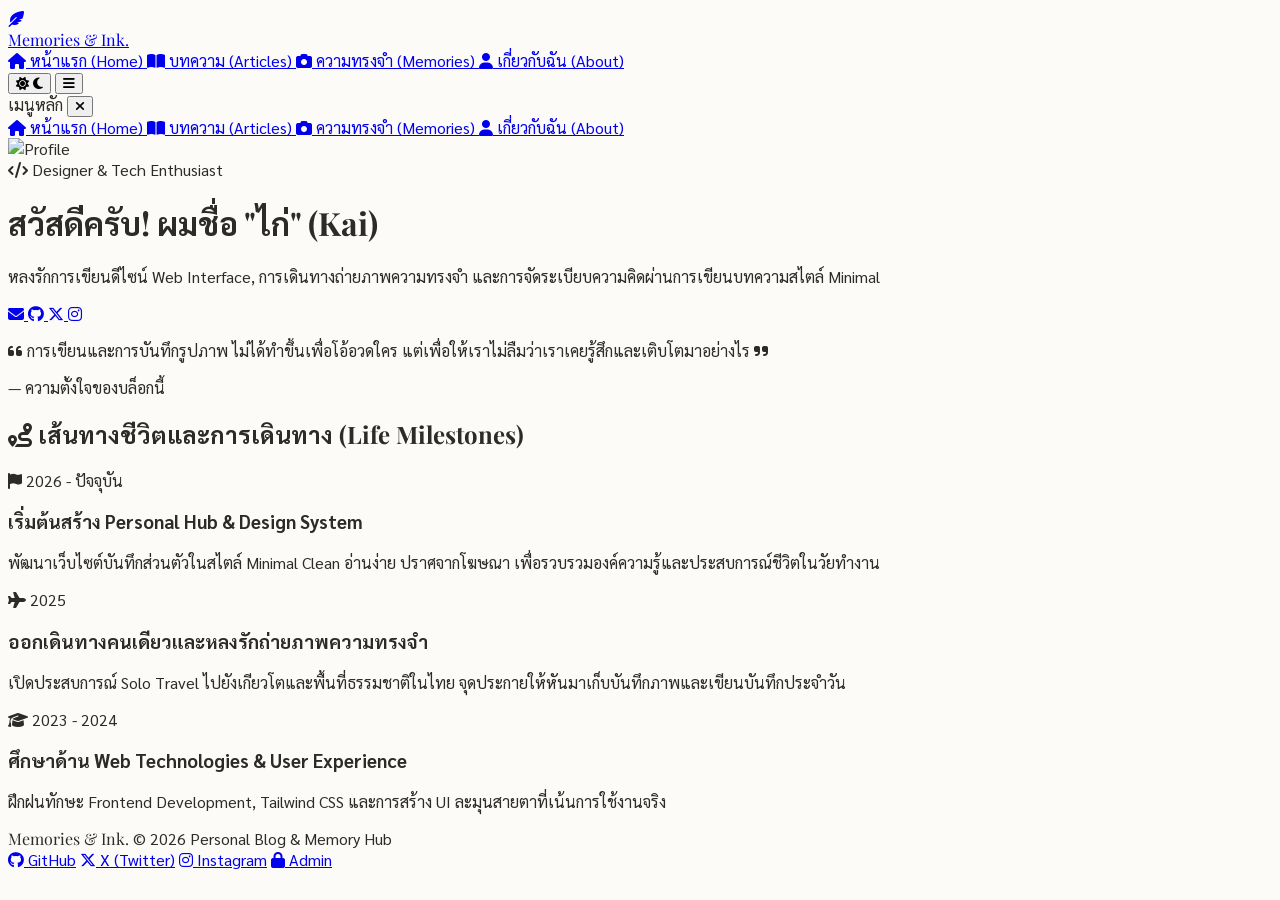
==== commit dd6ec048: "Update about.html" ====
--- a/about.html
+++ b/about.html
@@ -113,14 +113,14 @@
     <!-- Profile Banner -->
     <div class="bg-white dark:bg-zinc-900 rounded-3xl p-6 sm:p-10 border border-stone-200/80 dark:border-zinc-800 shadow-sm mb-12 flex flex-col md:flex-row items-center gap-8 animate__animated animate__fadeInDown">
       <div class="w-36 h-36 sm:w-44 sm:h-44 rounded-full overflow-hidden flex-shrink-0 border-4 border-amber-500/20 shadow-md">
-        <img src="https://images.unsplash.com/photo-1534528741775-53994a69daeb?q=80&w=800&auto=format&fit=crop" alt="Profile" class="w-full h-full object-cover">
+        <img src="https://img1.pic.in.th/images/profile62c72b6005cfb088.jpg" alt="Profile" class="w-full h-full object-cover">
       </div>
 
       <div class="text-center md:text-left flex-1">
         <span class="inline-block px-3 py-1 bg-amber-100 dark:bg-amber-950 text-amber-800 dark:text-amber-300 text-xs font-semibold rounded-full mb-3">
           <i class="fa-solid fa-code"></i> Designer & Tech Enthusiast
         </span>
-        <h1 class="text-3xl font-bold font-serif-title mb-2">สวัสดีครับ! ผมชื่อ "มินิ" (Mini)</h1>
+        <h1 class="text-3xl font-bold font-serif-title mb-2">สวัสดีครับ! ผมชื่อ "ไก่" (Kai)</h1>
         <p class="text-stone-600 dark:text-zinc-400 text-sm leading-relaxed mb-4">
           หลงรักการเขียนดีไซน์ Web Interface, การเดินทางถ่ายภาพความทรงจำ และการจัดระเบียบความคิดผ่านการเขียนบทความสไตล์ Minimal
         </p>
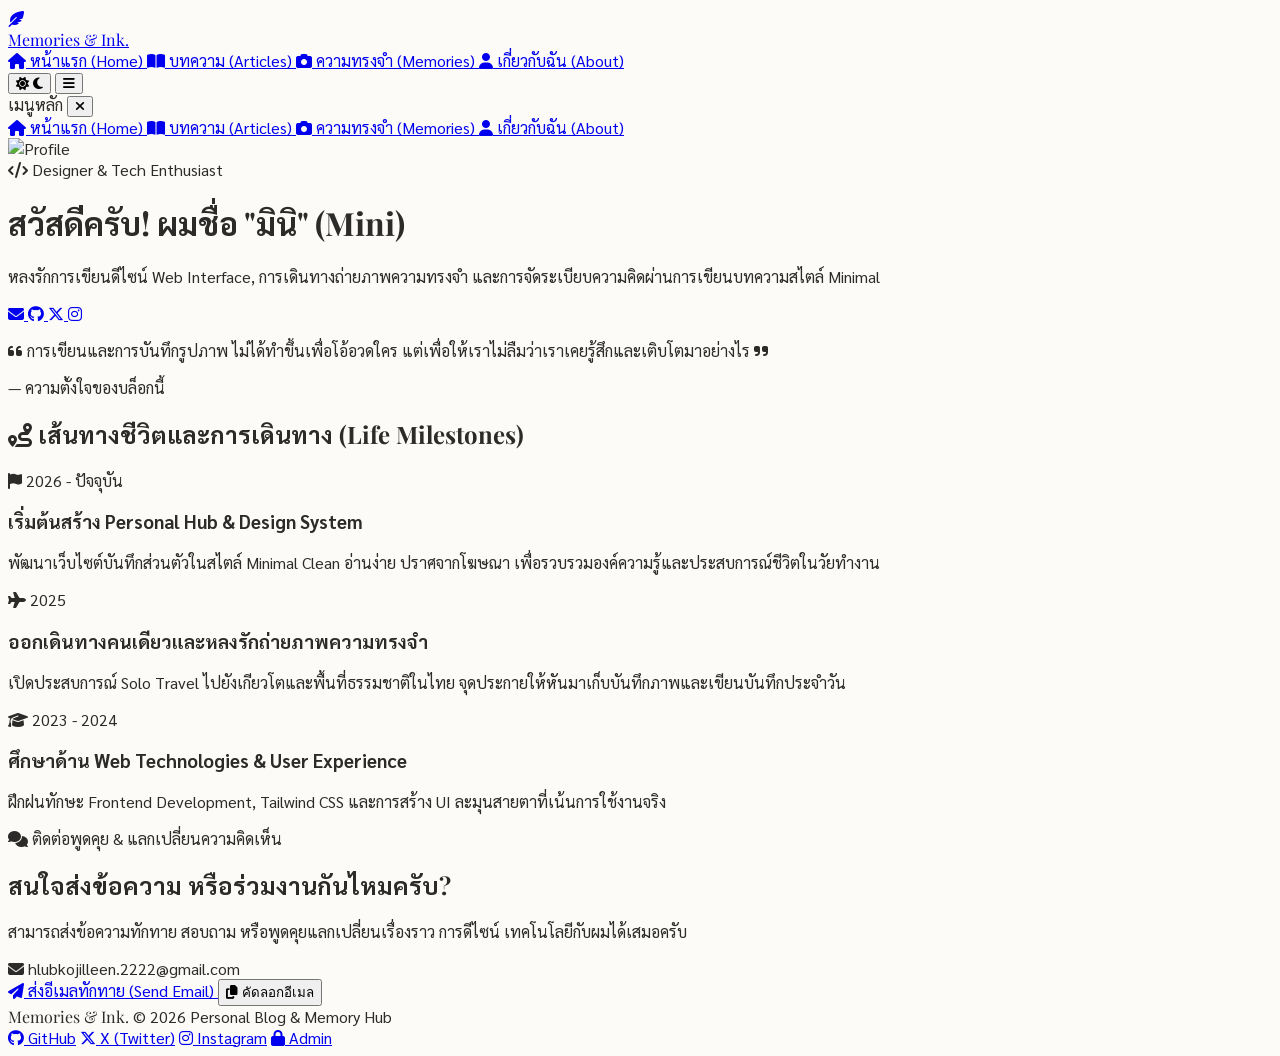
==== commit 82996b7f: "Add files via upload" ====
--- a/about.html
+++ b/about.html
@@ -35,8 +35,6 @@
   <link rel="stylesheet" href="https://cdnjs.cloudflare.com/ajax/libs/animate.css/4.1.1/animate.min.css">
   <!-- 3. Slick Carousel CSS -->
   <link rel="stylesheet" href="https://cdnjs.cloudflare.com/ajax/libs/slick-carousel/1.8.1/slick.min.css">
-  <!-- 4. Colorbox CSS -->
-  <link rel="stylesheet" href="https://cdnjs.cloudflare.com/ajax/libs/jquery.colorbox/1.6.4/example1/colorbox.min.css">
 
   <link rel="stylesheet" href="assets/css/style.css">
   <script src="assets/js/theme.js"></script>
@@ -113,21 +111,22 @@
     <!-- Profile Banner -->
     <div class="bg-white dark:bg-zinc-900 rounded-3xl p-6 sm:p-10 border border-stone-200/80 dark:border-zinc-800 shadow-sm mb-12 flex flex-col md:flex-row items-center gap-8 animate__animated animate__fadeInDown">
       <div class="w-36 h-36 sm:w-44 sm:h-44 rounded-full overflow-hidden flex-shrink-0 border-4 border-amber-500/20 shadow-md">
-        <img src="https://img1.pic.in.th/images/profile62c72b6005cfb088.jpg" alt="Profile" class="w-full h-full object-cover">
+        <img src="https://images.unsplash.com/photo-1534528741775-53994a69daeb?q=80&w=800&auto=format&fit=crop" alt="Profile" class="w-full h-full object-cover">
       </div>
 
       <div class="text-center md:text-left flex-1">
         <span class="inline-block px-3 py-1 bg-amber-100 dark:bg-amber-950 text-amber-800 dark:text-amber-300 text-xs font-semibold rounded-full mb-3">
           <i class="fa-solid fa-code"></i> Designer & Tech Enthusiast
         </span>
-        <h1 class="text-3xl font-bold font-serif-title mb-2">สวัสดีครับ! ผมชื่อ "ไก่" (Kai)</h1>
+        <h1 class="text-3xl font-bold font-serif-title mb-2">สวัสดีครับ! ผมชื่อ "มินิ" (Mini)</h1>
         <p class="text-stone-600 dark:text-zinc-400 text-sm leading-relaxed mb-4">
           หลงรักการเขียนดีไซน์ Web Interface, การเดินทางถ่ายภาพความทรงจำ และการจัดระเบียบความคิดผ่านการเขียนบทความสไตล์ Minimal
         </p>
 
-        <!-- Social Icons with FontAwesome -->
+        <!-- Social Icons with Direct Email Button -->
         <div class="flex items-center justify-center md:justify-start gap-3">
-          <a href="mailto:hello@example.com" class="w-9 h-9 flex items-center justify-center bg-stone-100 dark:bg-zinc-800 rounded-full hover:bg-amber-600 hover:text-white transition-colors" title="Email">
+          <a href="mailto:hlubkojilleen.2222@gmail.com?subject=สวัสดีครับ จากเว็บไซต์ Personal Hub" 
+             class="w-9 h-9 flex items-center justify-center bg-stone-100 dark:bg-zinc-800 rounded-full hover:bg-amber-600 hover:text-white transition-colors" title="Email: hlubkojilleen.2222@gmail.com">
             <i class="fa-solid fa-envelope text-sm"></i>
           </a>
           <a href="https://github.com" target="_blank" class="w-9 h-9 flex items-center justify-center bg-stone-100 dark:bg-zinc-800 rounded-full hover:bg-amber-600 hover:text-white transition-colors" title="GitHub">
@@ -189,6 +188,40 @@
       </div>
     </div>
 
+    <!-- Contact & Call to Action (CTA) Banner -->
+    <div class="my-16 bg-gradient-to-br from-amber-600 via-amber-700 to-amber-900 rounded-3xl p-8 sm:p-12 text-white shadow-xl relative overflow-hidden text-center sm:text-left flex flex-col sm:flex-row items-center justify-between gap-8 animate__animated animate__fadeInUp">
+      <!-- Background decorative pattern -->
+      <div class="absolute -right-12 -bottom-12 w-64 h-64 rounded-full bg-white/5 pointer-events-none"></div>
+      
+      <div class="max-w-xl z-10">
+        <span class="inline-flex items-center gap-2 px-3.5 py-1 rounded-full bg-white/10 backdrop-blur-md text-amber-200 text-xs font-semibold mb-4 border border-white/10">
+          <i class="fa-solid fa-comments"></i> ติดต่อพูดคุย & แลกเปลี่ยนความคิดเห็น
+        </span>
+        <h2 class="text-2xl sm:text-3xl font-bold font-serif-title mb-3 leading-tight">
+          สนใจส่งข้อความ หรือร่วมงานกันไหมครับ?
+        </h2>
+        <p class="text-amber-100/90 text-sm leading-relaxed mb-2">
+          สามารถส่งข้อความทักทาย สอบถาม หรือพูดคุยแลกเปลี่ยนเรื่องราว การดีไซน์ เทคโนโลยีกับผมได้เสมอครับ
+        </p>
+        <div class="inline-flex items-center gap-2 text-xs font-mono text-amber-200/90 bg-black/20 px-3.5 py-1.5 rounded-lg border border-white/10">
+          <i class="fa-solid fa-envelope"></i> hlubkojilleen.2222@gmail.com
+        </div>
+      </div>
+
+      <!-- CTA Action Buttons -->
+      <div class="flex flex-col sm:flex-row items-center gap-3 w-full sm:w-auto z-10 flex-shrink-0">
+        <a href="mailto:hlubkojilleen.2222@gmail.com?subject=สวัสดีครับ จากเว็บไซต์ Personal Hub" 
+           class="w-full sm:w-auto px-6 py-3.5 rounded-full bg-white hover:bg-amber-50 text-amber-900 font-bold text-sm shadow-lg hover:shadow-xl transition-all flex items-center justify-center gap-2.5 group">
+          <i class="fa-solid fa-paper-plane text-amber-600 group-hover:translate-x-1 transition-transform"></i>
+          ส่งอีเมลทักทาย (Send Email)
+        </a>
+        <button onclick="copyContactEmail()" 
+                class="w-full sm:w-auto px-5 py-3.5 rounded-full bg-white/10 hover:bg-white/20 text-white font-semibold text-xs border border-white/20 backdrop-blur-md transition-all flex items-center justify-center gap-2">
+          <i class="fa-solid fa-copy"></i> คัดลอกอีเมล
+        </button>
+      </div>
+    </div>
+
   </main>
 
   <footer class="border-t border-stone-200 dark:border-zinc-800 bg-white dark:bg-zinc-950 py-10 text-xs text-stone-500 dark:text-zinc-400 transition-colors">
@@ -210,9 +243,17 @@
   <script src="https://code.jquery.com/jquery-3.7.1.min.js"></script>
   <!-- Slick Carousel JS -->
   <script src="https://cdnjs.cloudflare.com/ajax/libs/slick-carousel/1.8.1/slick.min.js"></script>
-  <!-- Colorbox JS -->
-  <script src="https://cdnjs.cloudflare.com/ajax/libs/jquery.colorbox/1.6.4/jquery.colorbox-min.js"></script>
 
   <script src="assets/js/app.js"></script>
+  <script>
+    function copyContactEmail() {
+      navigator.clipboard.writeText('hlubkojilleen.2222@gmail.com');
+      if (typeof window.showToast === 'function') {
+        window.showToast('คัดลอกอีเมล hlubkojilleen.2222@gmail.com เรียบร้อยแล้ว!');
+      } else {
+        alert('คัดลอกอีเมล hlubkojilleen.2222@gmail.com เรียบร้อยแล้ว!');
+      }
+    }
+  </script>
 </body>
 </html>
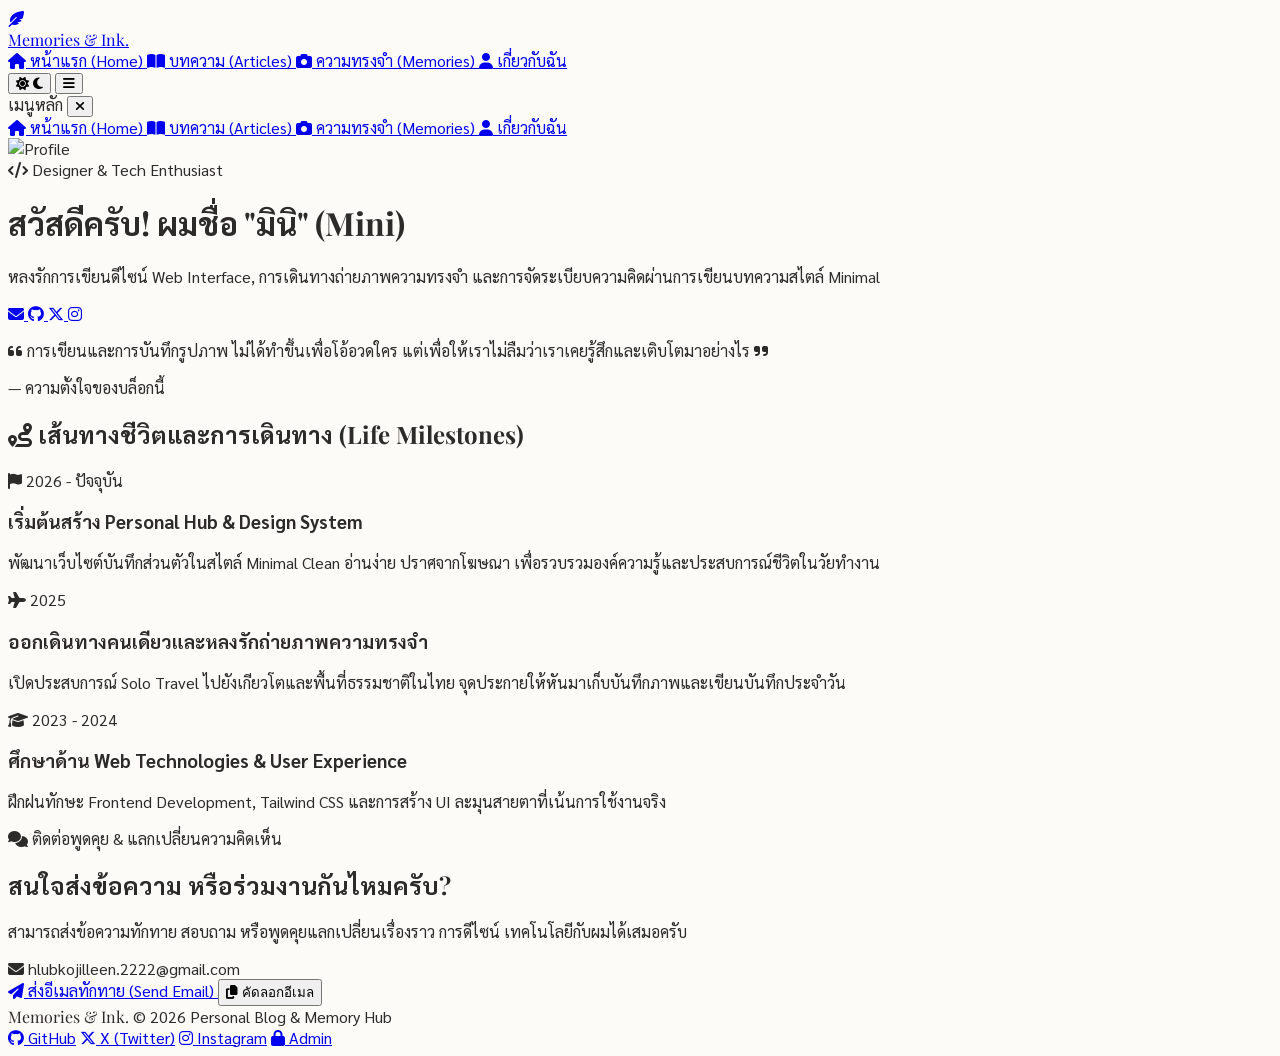
==== commit 574771de: "Add files via upload" ====
--- a/about.html
+++ b/about.html
@@ -64,7 +64,7 @@
           <i class="fa-solid fa-camera"></i> ความทรงจำ (Memories)
         </a>
         <a href="about.html" class="nav-link text-stone-600 dark:text-zinc-400 hover:text-amber-600 dark:hover:text-amber-400 transition-colors flex items-center gap-2">
-          <i class="fa-solid fa-user"></i> เกี่ยวกับฉัน (About)
+          <i class="fa-solid fa-user"></i> เกี่ยวกับฉัน
         </a>
       </nav>
 
@@ -100,7 +100,7 @@
           <i class="fa-solid fa-camera text-amber-600"></i> ความทรงจำ (Memories)
         </a>
         <a href="about.html" class="px-4 py-2.5 rounded-xl hover:bg-stone-100 dark:hover:bg-zinc-800 transition-colors flex items-center gap-3">
-          <i class="fa-solid fa-user text-amber-600"></i> เกี่ยวกับฉัน (About)
+          <i class="fa-solid fa-user text-amber-600"></i> เกี่ยวกับฉัน 
         </a>
       </nav>
     </div>
@@ -111,7 +111,7 @@
     <!-- Profile Banner -->
     <div class="bg-white dark:bg-zinc-900 rounded-3xl p-6 sm:p-10 border border-stone-200/80 dark:border-zinc-800 shadow-sm mb-12 flex flex-col md:flex-row items-center gap-8 animate__animated animate__fadeInDown">
       <div class="w-36 h-36 sm:w-44 sm:h-44 rounded-full overflow-hidden flex-shrink-0 border-4 border-amber-500/20 shadow-md">
-        <img src="https://images.unsplash.com/photo-1534528741775-53994a69daeb?q=80&w=800&auto=format&fit=crop" alt="Profile" class="w-full h-full object-cover">
+        <img src="https://img1.pic.in.th/images/profile62c72b6005cfb088.jpg" alt="Profile" class="w-full h-full object-cover">
       </div>
 
       <div class="text-center md:text-left flex-1">
